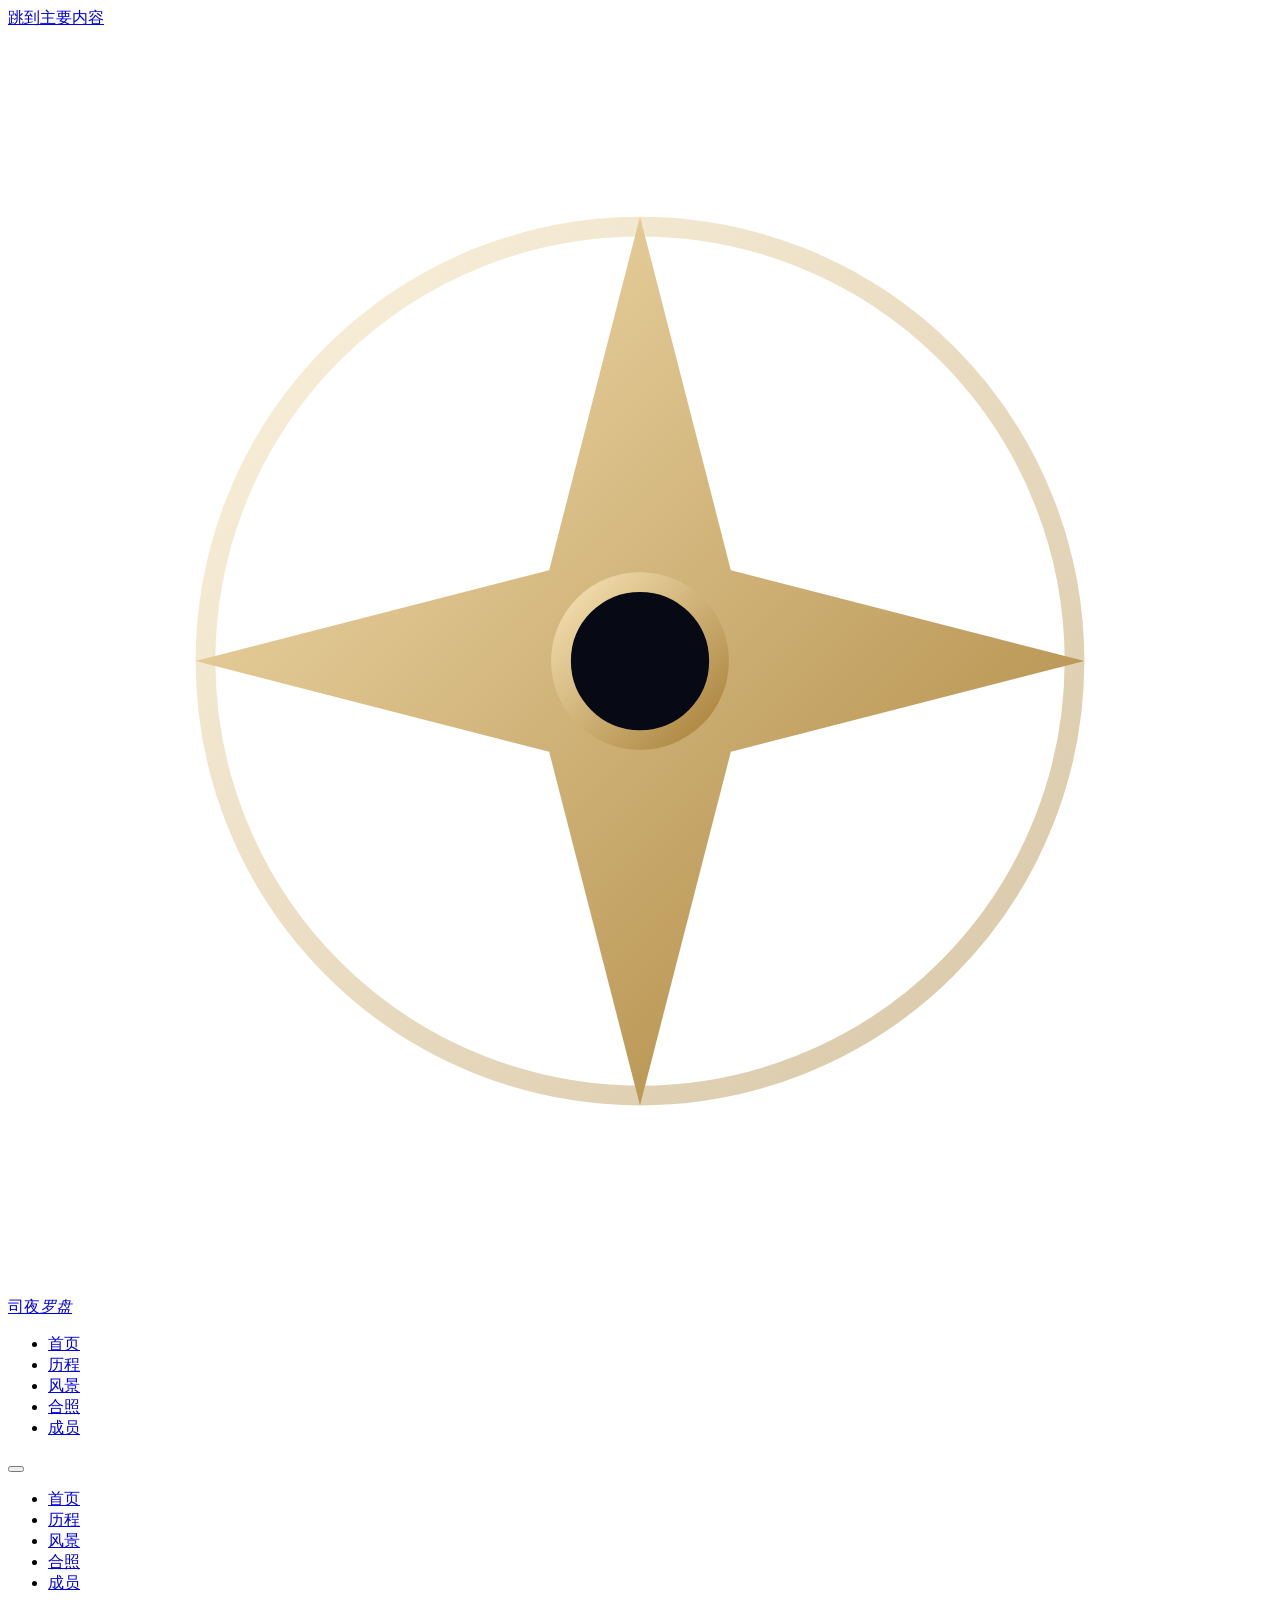
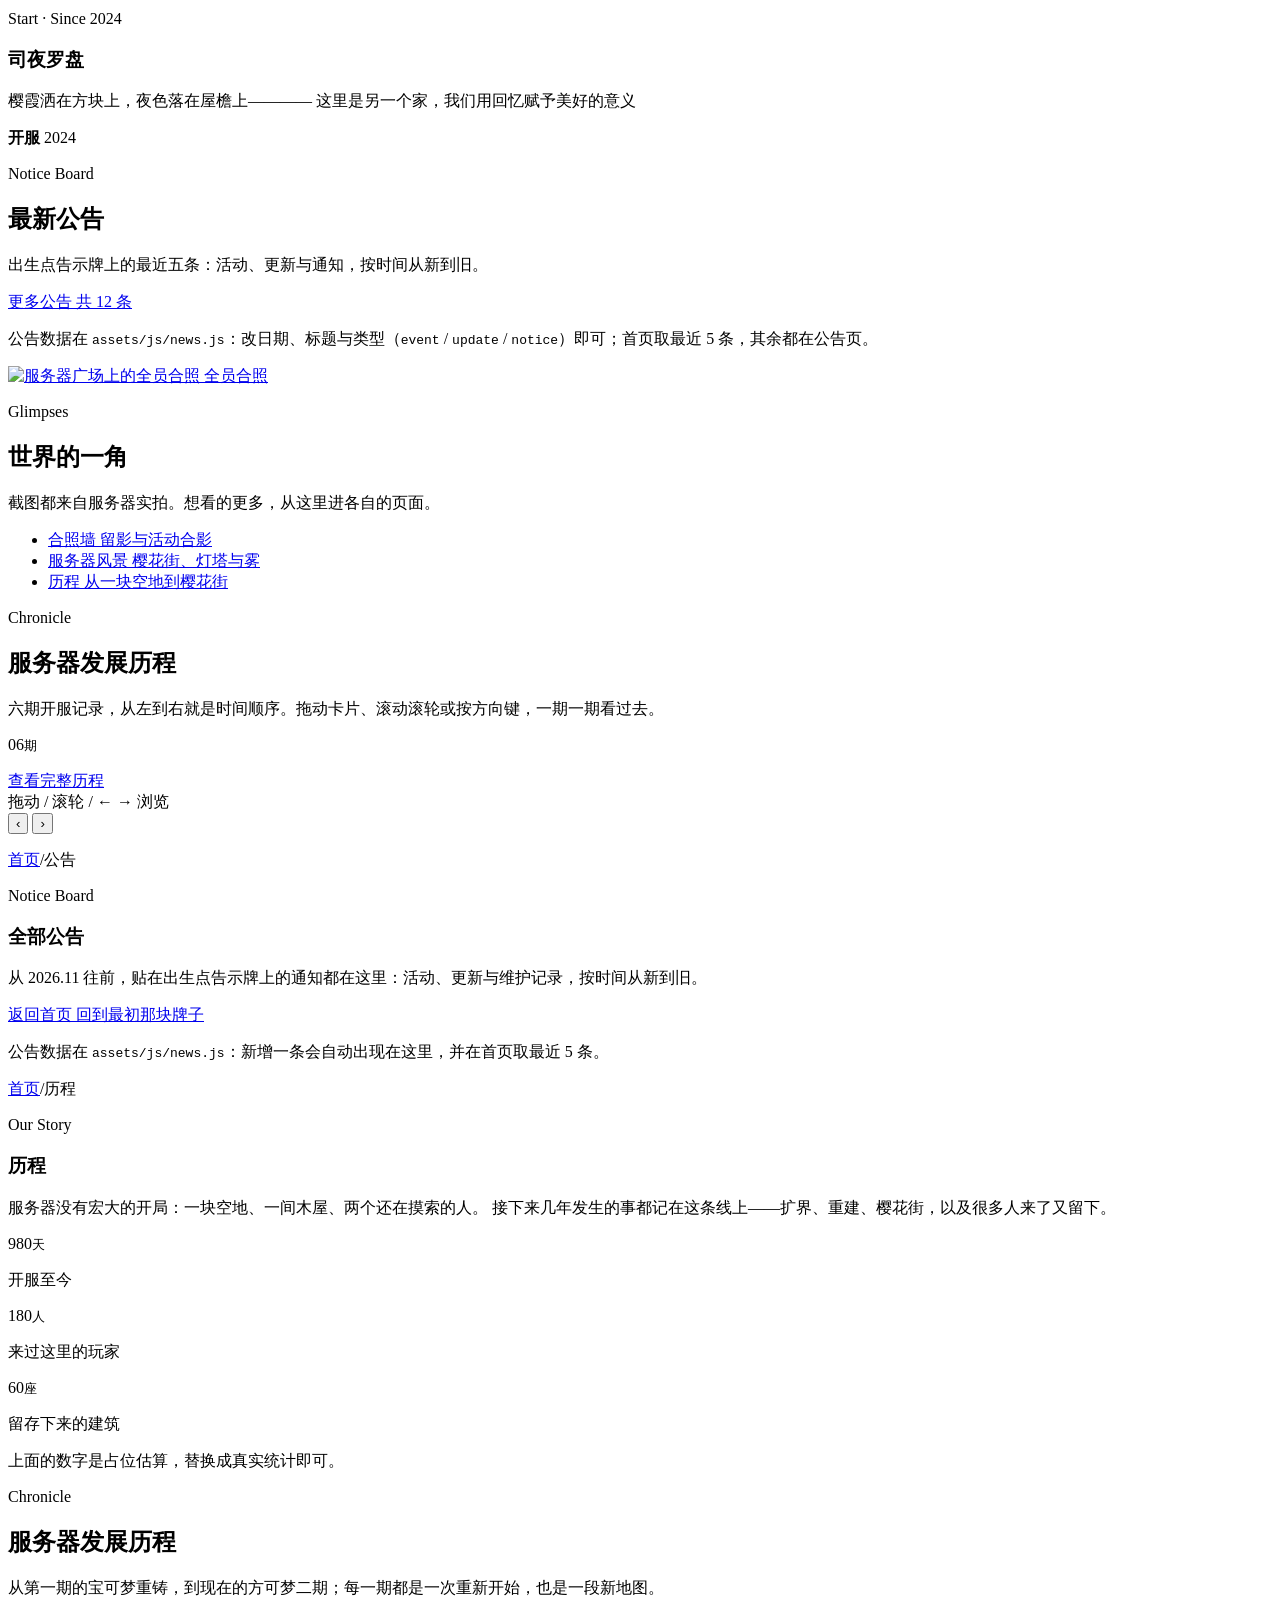
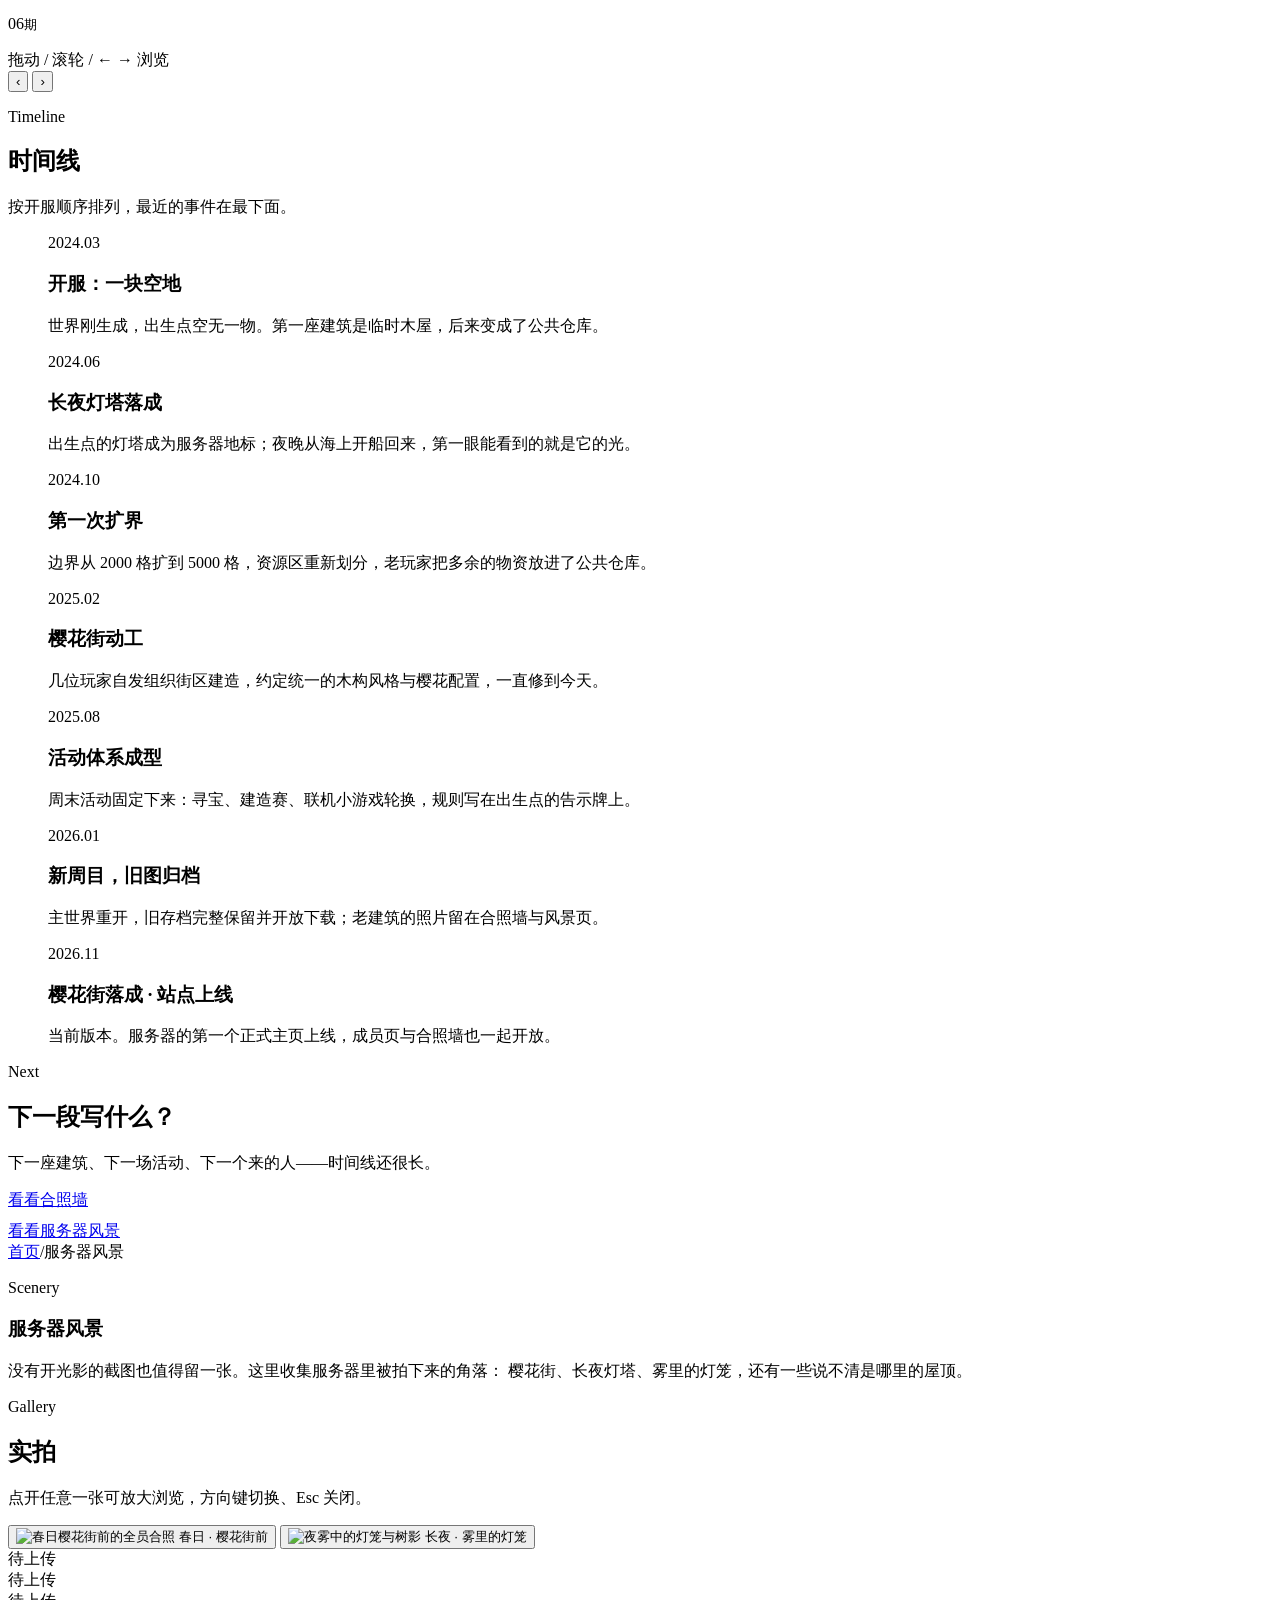
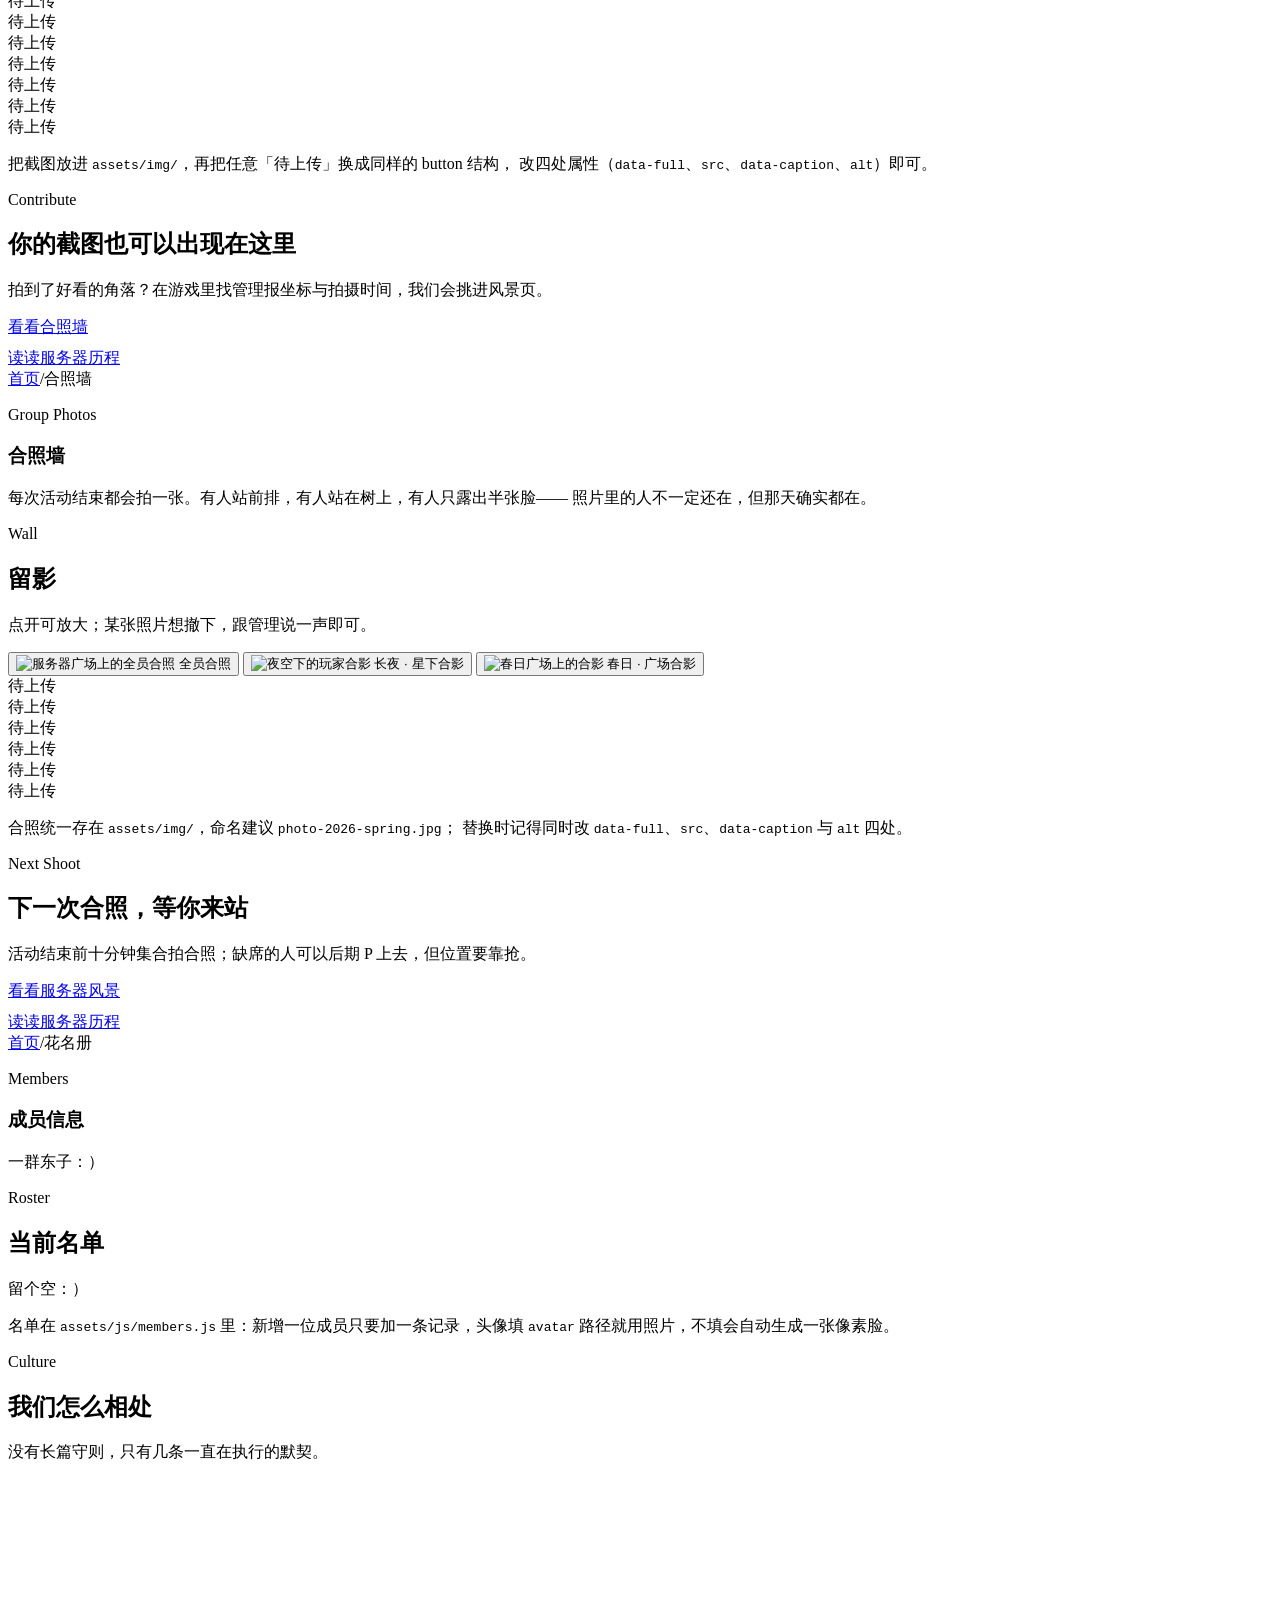
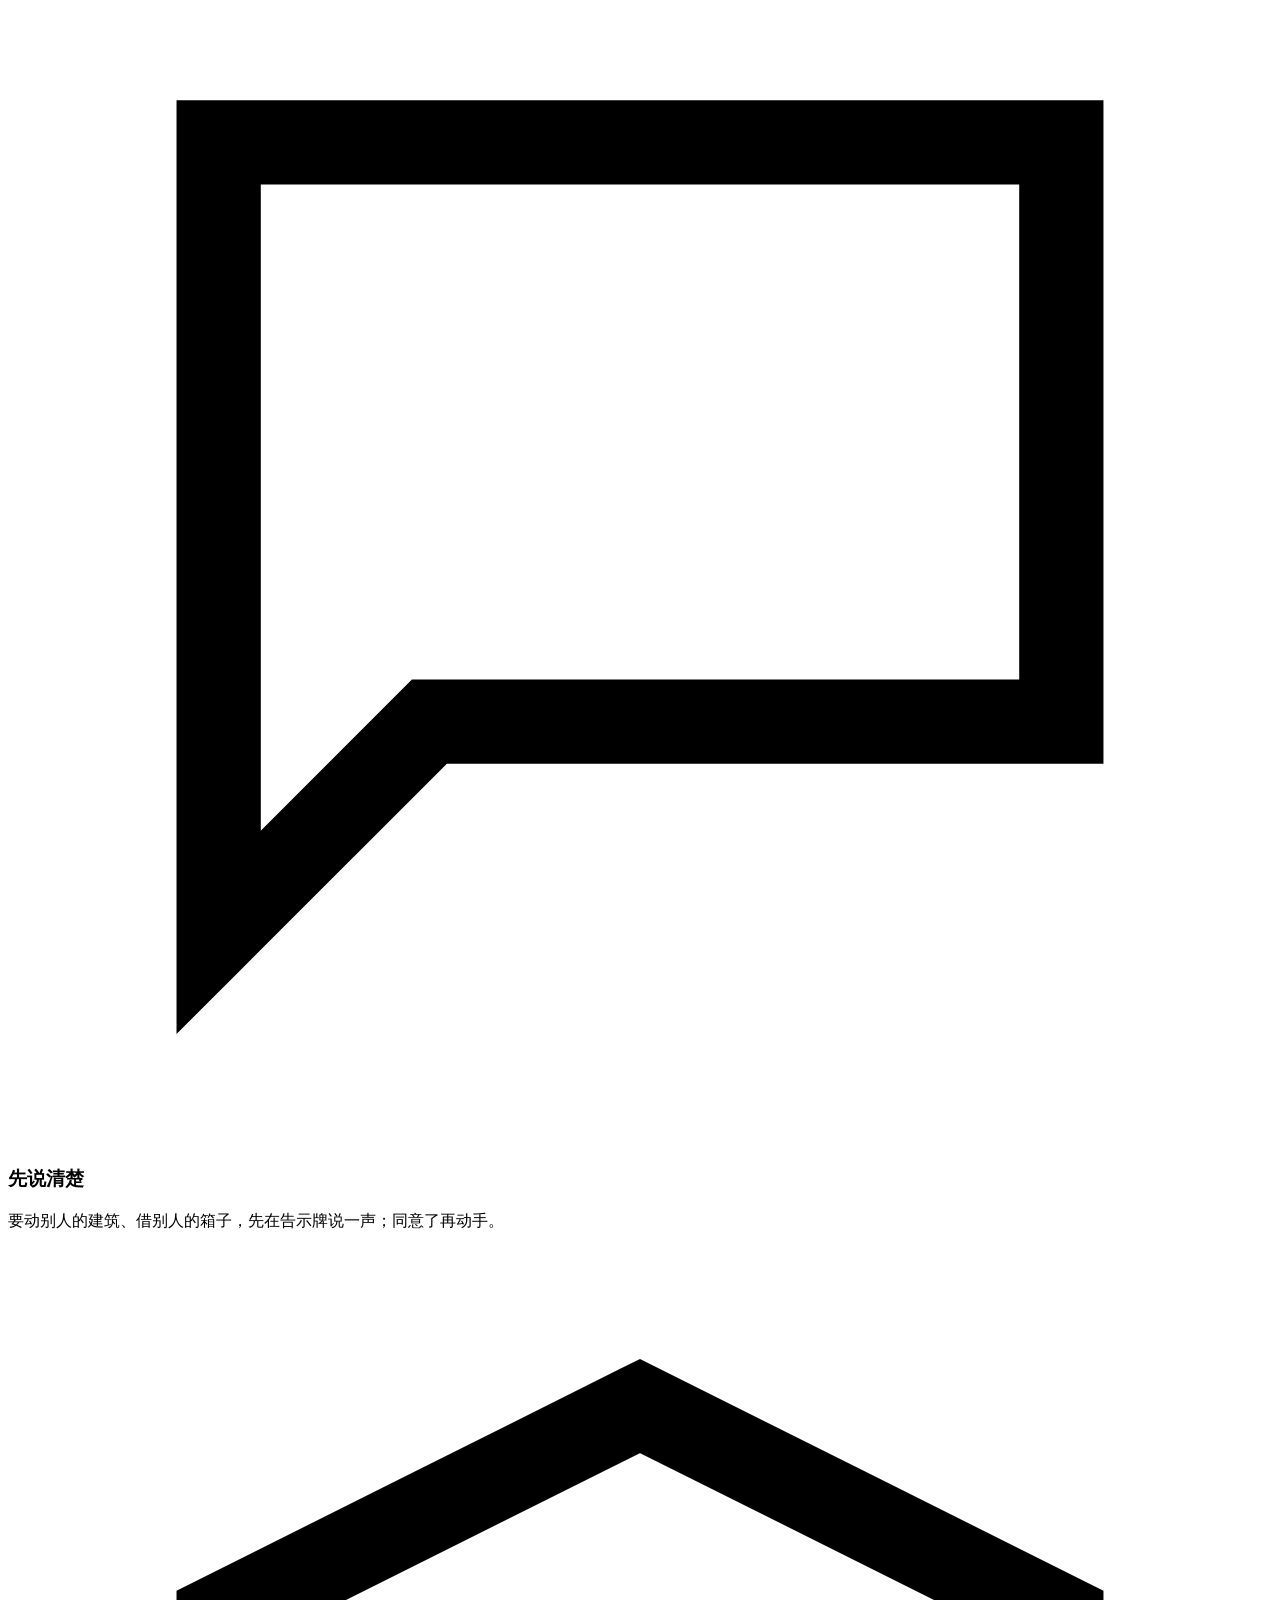
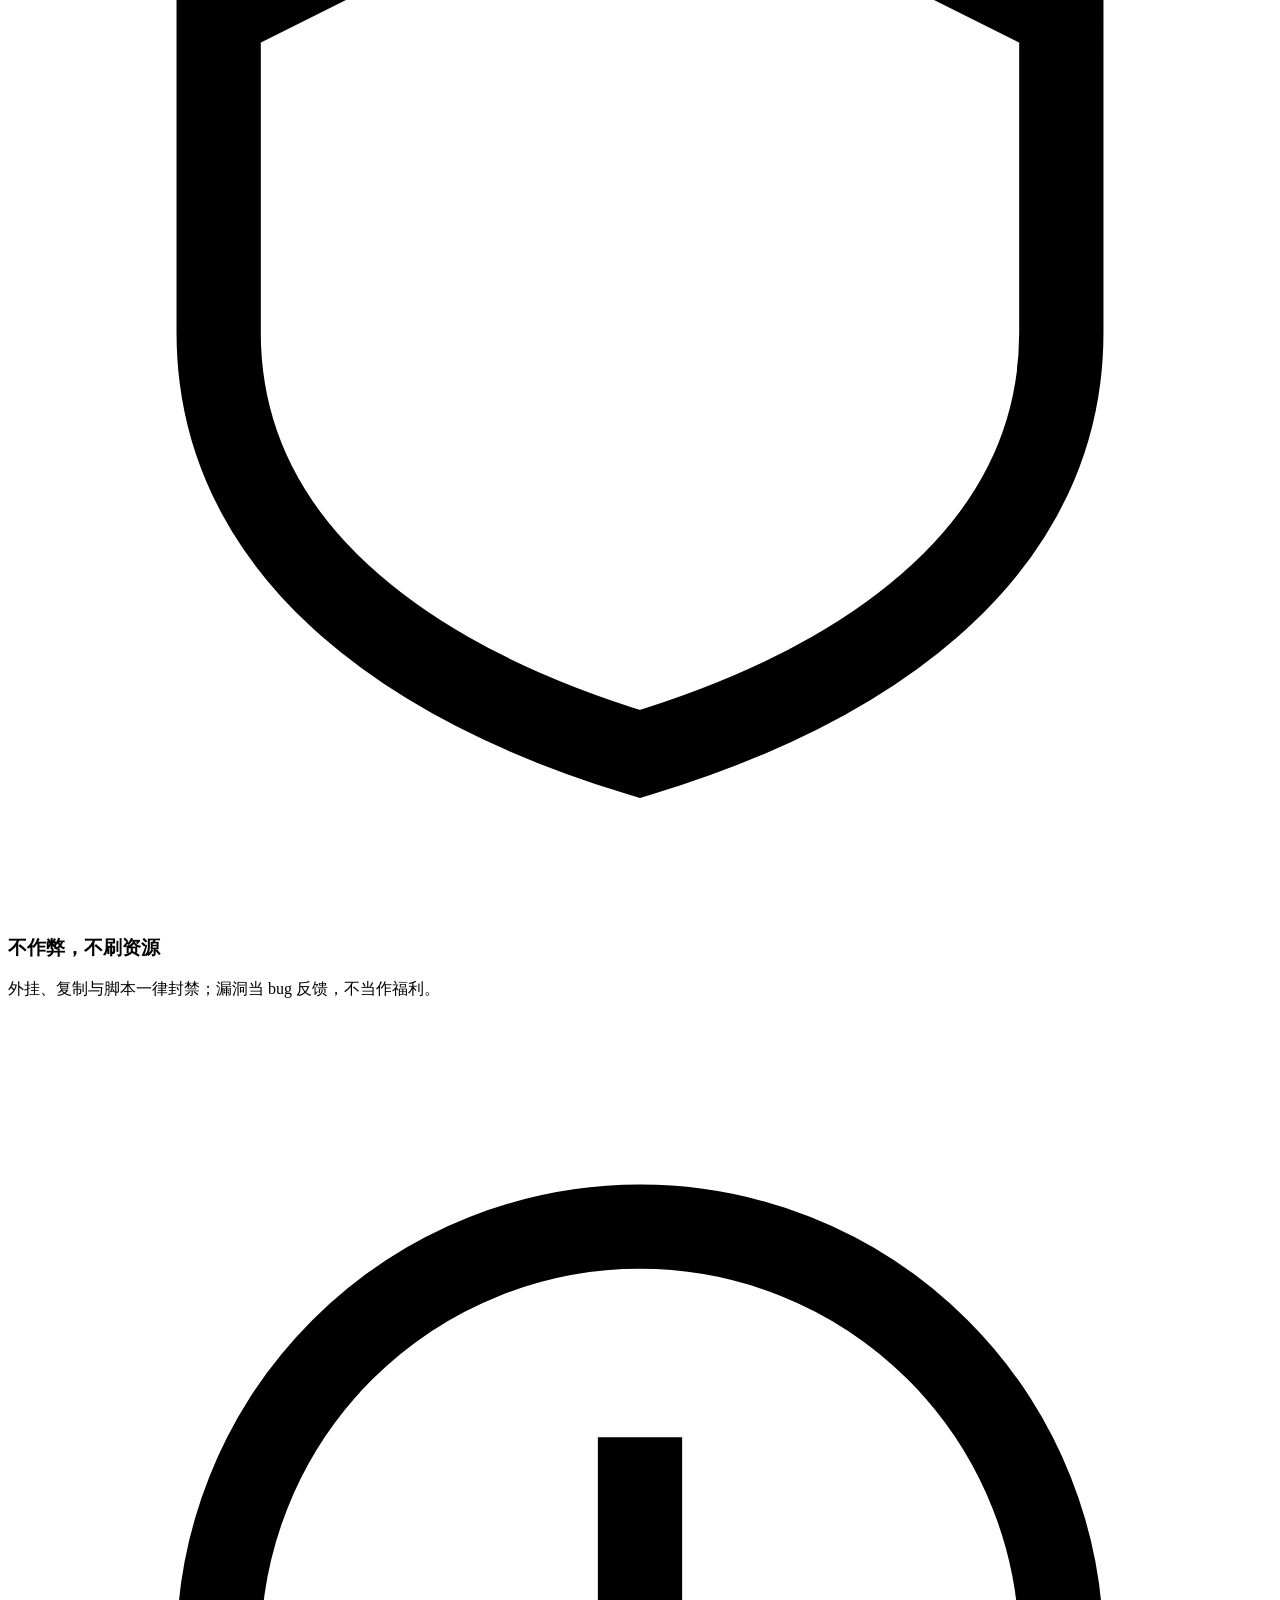
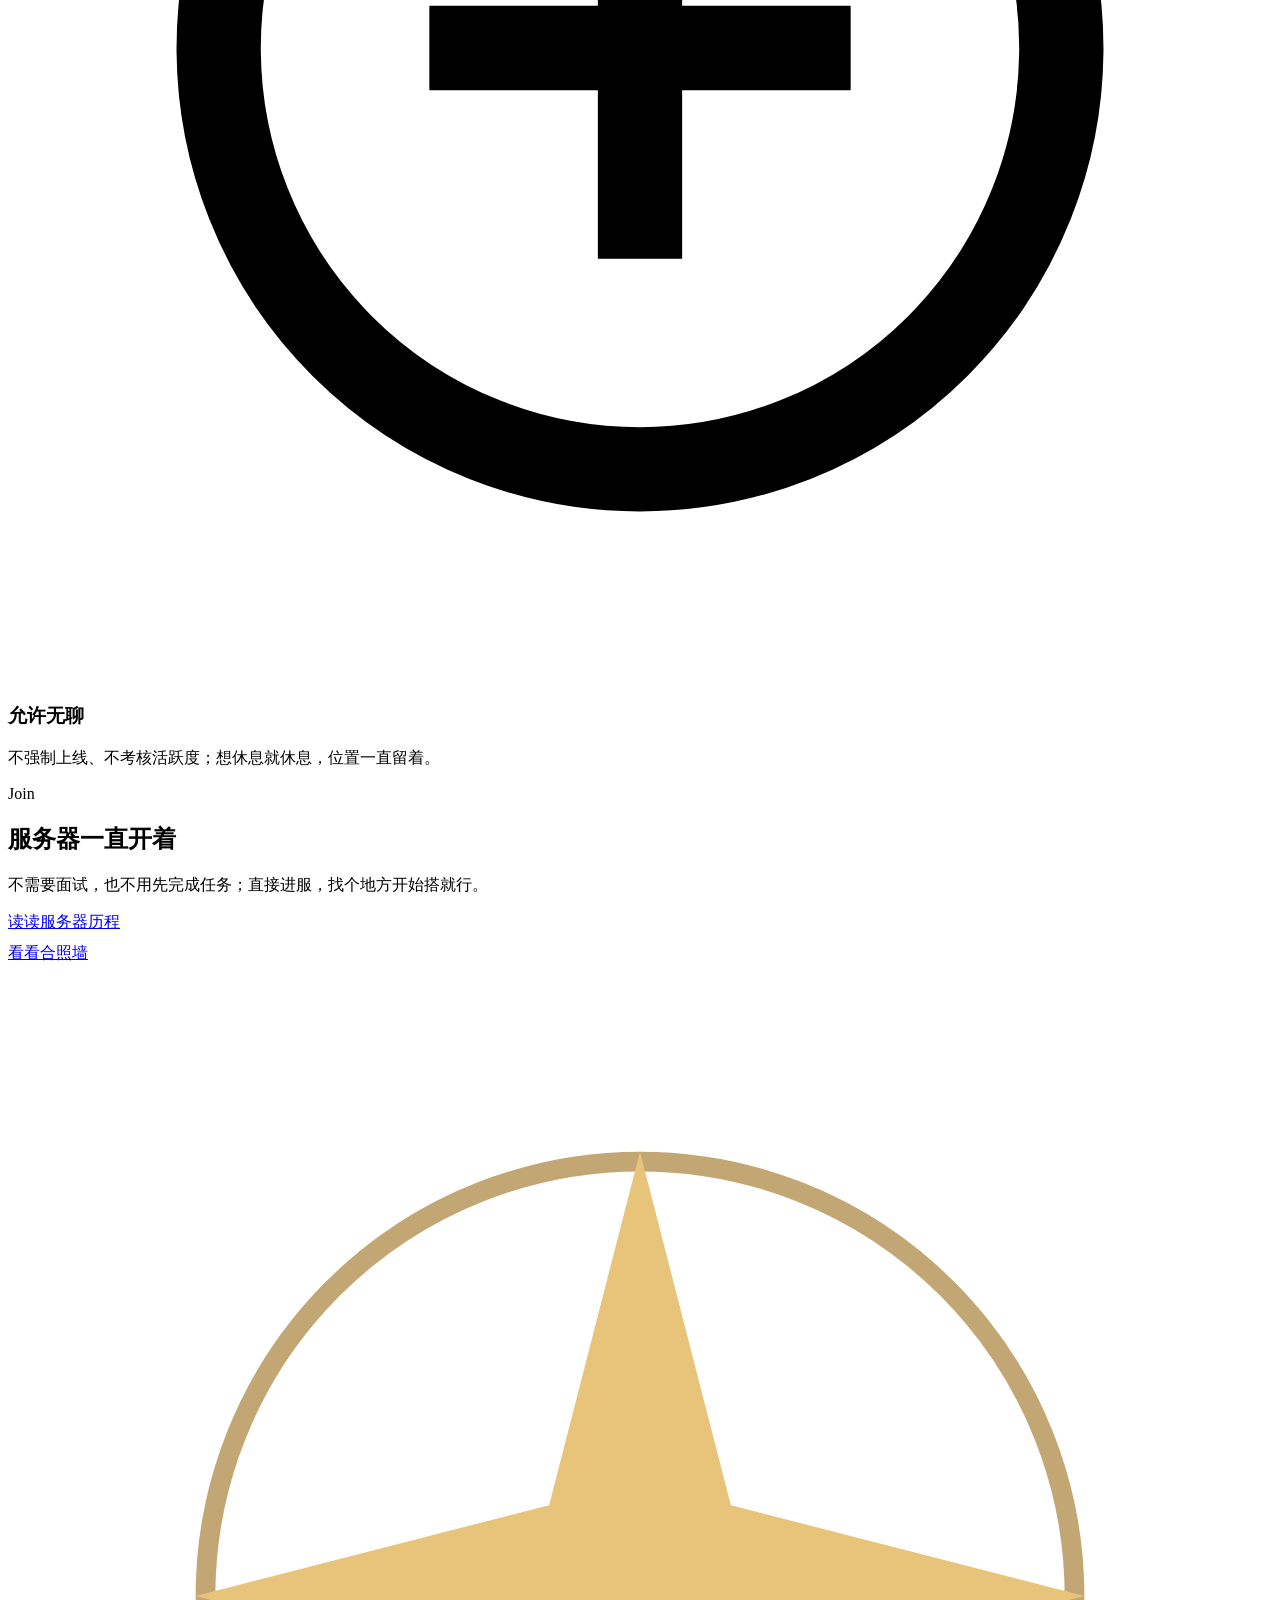
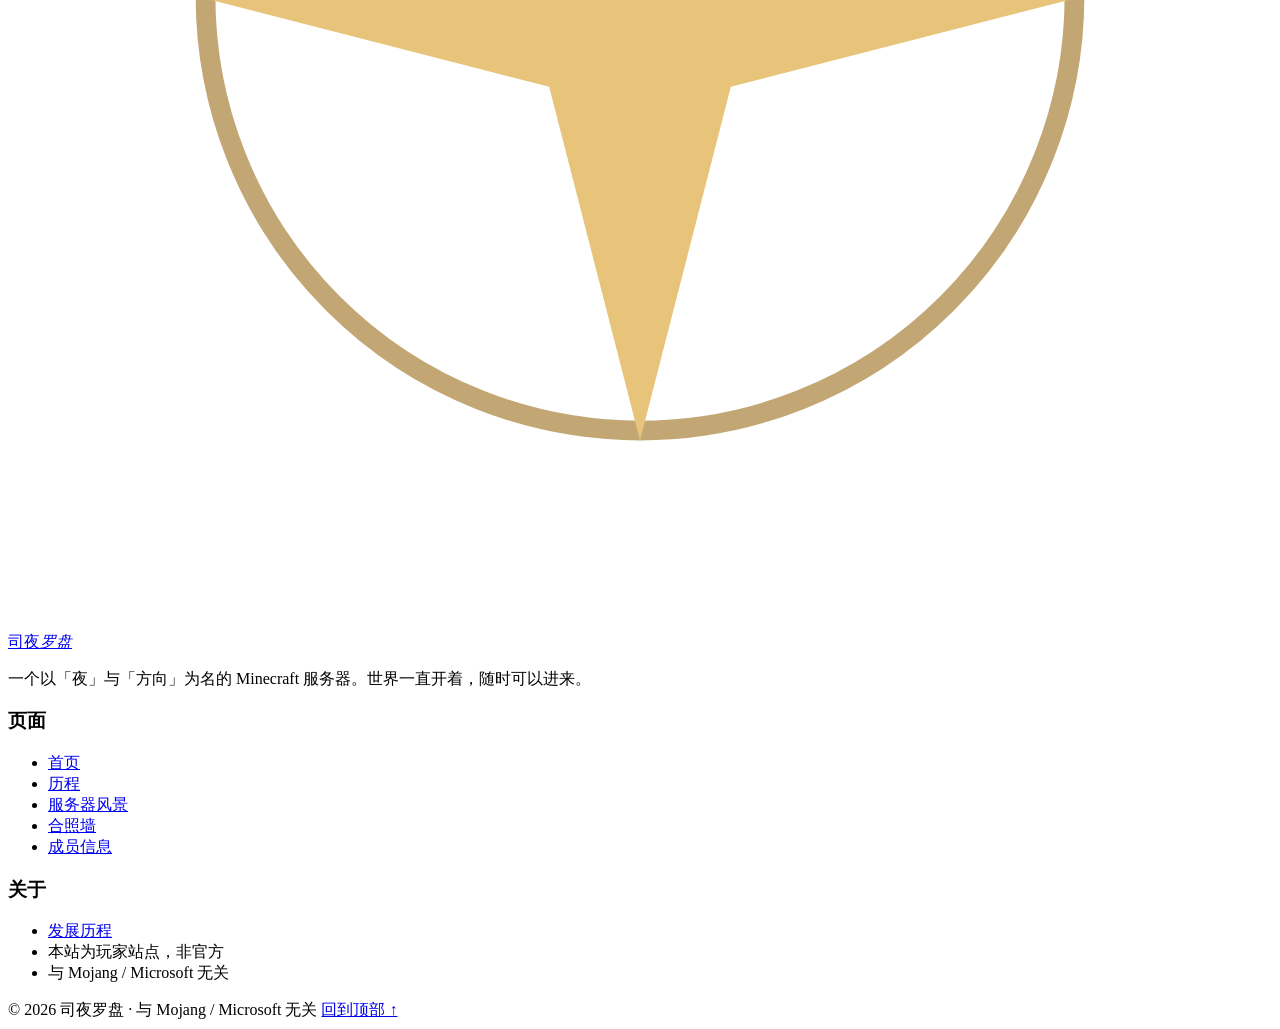
==== index.html @ 3f9498ff "第一次上传" ====
﻿<!doctype html>
<html lang="zh-CN" class="no-js">
<head>
  <meta charset="utf-8">
  <meta name="viewport" content="width=device-width, initial-scale=1">
  <title>司夜罗盘 · Minecraft 服务器</title>
  <meta name="description" content="司夜罗盘：一个以「夜」与「方向」为名的 Minecraft 服务器。看实时状态、玩法、历程、风景、合照与成员。">
  <meta name="theme-color" content="#070a14">
  <meta property="og:title" content="司夜罗盘 · Minecraft 服务器">
  <meta property="og:description" content="在樱花与长夜之间，总有人提着灯等你。">
  <meta property="og:image" content="/noctgovernor/assets/img/hero-01.jpg">
  <link rel="icon" href="/noctgovernor/favicon.svg" type="image/svg+xml">
  <link rel="stylesheet" href="/noctgovernor/assets/css/style.css">
  <script>document.documentElement.className = document.documentElement.className.replace('no-js', 'js');</script>
</head>
<body class="view-home">
  <div class="page-veil" aria-hidden="true"></div>
  <div class="scroll-progress" id="scroll-progress" aria-hidden="true"></div>

  <div class="bg bg--home" aria-hidden="true">
    <div class="hero-slides" data-slides>
      <div class="hero-slide is-active" style="background-image:url('/noctgovernor/assets/img/hero-home.jpg')"></div>
      <div class="hero-slide" style="background-image:url('/noctgovernor/assets/img/hero-01.jpg')"></div>
      <div class="hero-slide" style="background-image:url('/noctgovernor/assets/img/hero-02.jpg')"></div>
      <div class="hero-slide" style="background-image:url('/noctgovernor/assets/img/hero-03.jpg')"></div>
      <div class="hero-slide" style="background-image:url('/noctgovernor/assets/img/hero-04.jpg')"></div>
      <div class="hero-slide" style="background-image:url('/noctgovernor/assets/img/hero-05.jpg')"></div>
      <div class="hero-slide" style="background-image:url('/noctgovernor/assets/img/hero-06.jpg')"></div>
      <div class="hero-slide" style="background-image:url('/noctgovernor/assets/img/hero-07.jpg')"></div>
      <div class="hero-slide" style="background-image:url('/noctgovernor/assets/img/hero-08.jpg')"></div>
      <div class="hero-slide" style="background-image:url('/noctgovernor/assets/img/hero-09.jpg')"></div>
    </div>
    <div class="bg__veil"></div>
  </div>

  <div class="bg bg--inner" aria-hidden="true">
    <div class="bg__img" style="background-image:url('/noctgovernor/assets/img/bg-pages.jpg')"></div>
    <div class="bg__veil"></div>
  </div>

  <a class="skip-link" href="#main">跳到主要内容</a>

  <header class="site-header">
    <div class="container nav">
      <a class="nav__logo" href="#home" aria-label="司夜罗盘 首页">
        <svg viewBox="0 0 64 64" aria-hidden="true">
          <defs>
            <linearGradient id="logoGold" x1="0" y1="0" x2="1" y2="1">
              <stop offset="0" stop-color="#f6e2b4"/><stop offset="1" stop-color="#a8813a"/>
            </linearGradient>
          </defs>
          <circle cx="32" cy="32" r="22" fill="none" stroke="url(#logoGold)" stroke-opacity=".45"/>
          <path d="M32 9.5 36.6 27.4 54.5 32 36.6 36.6 32 54.5 27.4 36.6 9.5 32 27.4 27.4Z" fill="url(#logoGold)"/>
          <circle cx="32" cy="32" r="4" fill="#070a14" stroke="url(#logoGold)"/>
        </svg>
        <span>司夜<em>罗盘</em></span>
      </a>

      <nav aria-label="主导航">
        <ul class="nav__links">
          <li><a href="#home" data-nav="home" aria-current="page">首页</a></li>
          <li><a href="#history" data-nav="history">历程</a></li>
          <li><a href="#scenery" data-nav="scenery">风景</a></li>
          <li><a href="#photos" data-nav="photos">合照</a></li>
          <li><a href="#members" data-nav="members">成员</a></li>
        </ul>
      </nav>

      <button class="nav__toggle" type="button" aria-label="打开菜单" aria-expanded="false" aria-controls="nav-drawer">
        <span></span><span></span><span></span>
      </button>
    </div>

    <div class="nav__drawer" id="nav-drawer">
      <nav aria-label="移动端导航">
        <ul>
          <li><a href="#home" data-nav="home" aria-current="page">首页</a></li>
          <li><a href="#history" data-nav="history">历程</a></li>
          <li><a href="#scenery" data-nav="scenery">风景</a></li>
          <li><a href="#photos" data-nav="photos">合照</a></li>
          <li><a href="#members" data-nav="members">成员</a></li>
        </ul>
      </nav>
    </div>
  </header>

  <main id="main">
    <!-- ================= 首页 ================= -->
    <section class="page is-active" id="home" data-page="home">
      <section class="hero">
        <div class="container">
          <div class="hero__inner">
            <p class="eyebrow intro">Start · Since 2024</p>
            <h1 class="hero__title intro">司夜<span class="accent">罗盘</span></h1>
            <p class="hero__lead intro">
              樱霞洒在方块上，夜色落在屋檐上————
              这里是另一个家，我们用回忆赋予美好的意义                
            </p>
            <p class="hero__meta intro">
              <span><b>开服</b> 2024</span>
            </p>
          </div>

          <div class="tap-hint-wrap">
            <button class="tap-hint" id="tap-hint" type="button" hidden>轻触屏幕以继续</button>
          </div>
        </div>
      </section>

      <div class="gate" id="gate">

                        <section class="section" id="news">
          <div class="container">
            <div class="section-head">
              <p class="eyebrow">Notice Board</p>
              <h2 class="section-title">最新公告</h2>
              <p class="lead">出生点告示牌上的最近五条：活动、更新与通知，按时间从新到旧。</p>
            </div>

            <div class="signs" data-news="5"></div>

            <div class="more-row">
              <a class="more-sign" href="#news-all">
                <span class="more-sign__label">更多公告</span>
                <span class="more-sign__hint" data-news-count>共 12 条</span>
              </a>
            </div>

            <p class="note">
              公告数据在 <code>assets/js/news.js</code>：改日期、标题与类型（<code>event</code> / <code>update</code> / <code>notice</code>）即可；首页取最近 5 条，其余都在公告页。
            </p>
          </div>
        </section>

        <section class="section section--tight" id="glimpse">
          <div class="container">
            <div class="feature">
              <a class="feature__media" href="#photos" aria-label="查看合照墙">
                <img src="/noctgovernor/assets/img/hero-01.jpg" alt="服务器广场上的全员合照" loading="lazy">
                <span class="feature__badge">全员合照</span>
              </a>
              <div class="feature__body">
                <p class="eyebrow">Glimpses</p>
                <h2 class="section-title">世界的一角</h2>
                <p class="lead">截图都来自服务器实拍。想看的更多，从这里进各自的页面。</p>
                <ul class="feature__links">
                  <li><a href="#photos">合照墙 <span>留影与活动合影</span></a></li>
                  <li><a href="#scenery">服务器风景 <span>樱花街、灯塔与雾</span></a></li>
                  <li><a href="#history">历程 <span>从一块空地到樱花街</span></a></li>
                </ul>
              </div>
            </div>
          </div>
        </section>

        <section class="section" id="eras">
          <div class="container">
            <div class="eras-head">
              <div class="section-head">
                <p class="eyebrow">Chronicle</p>
                <h2 class="section-title">服务器发展历程</h2>
                <p class="lead">六期开服记录，从左到右就是时间顺序。拖动卡片、滚动滚轮或按方向键，一期一期看过去。</p>
              </div>
              <div class="eras-head__side">
                <p class="eras-count">06<small>期</small></p>
                <a class="link-more" href="#history">查看完整历程</a>
              </div>
            </div>

            <div class="ruler">
              <div class="ruler__bar">
                <span class="ruler__hint">拖动 / 滚轮 / ← → 浏览</span>
                <div class="ruler__controls">
                  <button class="ruler__btn" type="button" data-era-prev aria-label="上一期">‹</button>
                  <button class="ruler__btn" type="button" data-era-next aria-label="下一期">›</button>
                </div>
              </div>
              <div class="ruler__viewport" data-era-viewport tabindex="0" role="region" aria-label="服务器发展历程">
                <ol class="ruler__track" data-era-track></ol>
              </div>
            </div>
            <noscript><p class="note">发展历程需要启用 JavaScript 才能横向浏览。</p></noscript>
          </div>
        </section>
      </div>
    </section>

    <!-- ================= 全部公告 ================= -->
    <section class="page" id="news-all" data-page="news-all">
      <section class="page-head">
        <div class="container">
          <nav class="crumbs intro" aria-label="面包屑">
            <a href="#home">首页</a><span aria-hidden="true">/</span><span>公告</span>
          </nav>
          <p class="eyebrow intro">Notice Board</p>
          <h1 class="page-head__title intro">全部公告</h1>
          <p class="page-head__lead intro">
            从 2026.11 往前，贴在出生点告示牌上的通知都在这里：活动、更新与维护记录，按时间从新到旧。
          </p>
        </div>
      </section>

      <section class="section">
        <div class="container">
          <div class="signs" data-news="all"></div>

          <div class="more-row">
            <a class="more-sign" href="#home">
              <span class="more-sign__label">返回首页</span>
              <span class="more-sign__hint">回到最初那块牌子</span>
            </a>
          </div>

          <p class="note">
            公告数据在 <code>assets/js/news.js</code>：新增一条会自动出现在这里，并在首页取最近 5 条。
          </p>
        </div>
      </section>
    </section>
    <!-- ================= 历程 ================= -->
    <section class="page" id="history" data-page="history">
      <section class="page-head">
        <div class="container">
          <nav class="crumbs intro" aria-label="面包屑">
            <a href="#home">首页</a><span aria-hidden="true">/</span><span>历程</span>
          </nav>
          <p class="eyebrow intro">Our Story</p>
          <h1 class="page-head__title intro">历程</h1>
          <p class="page-head__lead intro">
            服务器没有宏大的开局：一块空地、一间木屋、两个还在摸索的人。
            接下来几年发生的事都记在这条线上——扩界、重建、樱花街，以及很多人来了又留下。
          </p>
        </div>
      </section>

      <section class="section section--tight">
        <div class="container">
          <div class="stats">
            <div class="stat reveal">
              <p class="stat__num">980<small>天</small></p>
              <p class="stat__label">开服至今</p>
            </div>
            <div class="stat reveal" data-delay="1">
              <p class="stat__num">180<small>人</small></p>
              <p class="stat__label">来过这里的玩家</p>
            </div>
            <div class="stat reveal" data-delay="2">
              <p class="stat__num">60<small>座</small></p>
              <p class="stat__label">留存下来的建筑</p>
            </div>
          </div>
          <p class="note">上面的数字是占位估算，替换成真实统计即可。</p>
        </div>
      </section>
      <section class="section" id="eras-history">
        <div class="container">
          <div class="eras-head">
            <div class="section-head">
              <p class="eyebrow">Chronicle</p>
              <h2 class="section-title">服务器发展历程</h2>
              <p class="lead">从第一期的宝可梦重铸，到现在的方可梦二期；每一期都是一次重新开始，也是一段新地图。</p>
            </div>
            <div class="eras-head__side">
              <p class="eras-count">06<small>期</small></p>
            </div>
          </div>

          <div class="ruler">
            <div class="ruler__bar">
              <span class="ruler__hint">拖动 / 滚轮 / ← → 浏览</span>
              <div class="ruler__controls">
                <button class="ruler__btn" type="button" data-era-prev aria-label="上一期">‹</button>
                <button class="ruler__btn" type="button" data-era-next aria-label="下一期">›</button>
              </div>
            </div>
            <div class="ruler__viewport" data-era-viewport tabindex="0" role="region" aria-label="服务器发展历程">
              <ol class="ruler__track" data-era-track></ol>
            </div>
          </div>
        </div>
      </section>

      <section class="section">
        <div class="container">
          <div class="section-head">
            <p class="eyebrow">Timeline</p>
            <h2 class="section-title">时间线</h2>
            <p class="lead">按开服顺序排列，最近的事件在最下面。</p>
          </div>

          <!-- TODO(content): 按真实事件替换日期与描述 -->
          <ol class="timeline" style="list-style:none">
            <li class="tl reveal">
              <p class="tl__date">2024.03</p>
              <h3 class="tl__title">开服：一块空地</h3>
              <p class="tl__text">世界刚生成，出生点空无一物。第一座建筑是临时木屋，后来变成了公共仓库。</p>
            </li>
            <li class="tl reveal">
              <p class="tl__date">2024.06</p>
              <h3 class="tl__title">长夜灯塔落成</h3>
              <p class="tl__text">出生点的灯塔成为服务器地标；夜晚从海上开船回来，第一眼能看到的就是它的光。</p>
            </li>
            <li class="tl reveal">
              <p class="tl__date">2024.10</p>
              <h3 class="tl__title">第一次扩界</h3>
              <p class="tl__text">边界从 2000 格扩到 5000 格，资源区重新划分，老玩家把多余的物资放进了公共仓库。</p>
            </li>
            <li class="tl reveal">
              <p class="tl__date">2025.02</p>
              <h3 class="tl__title">樱花街动工</h3>
              <p class="tl__text">几位玩家自发组织街区建造，约定统一的木构风格与樱花配置，一直修到今天。</p>
            </li>
            <li class="tl reveal">
              <p class="tl__date">2025.08</p>
              <h3 class="tl__title">活动体系成型</h3>
              <p class="tl__text">周末活动固定下来：寻宝、建造赛、联机小游戏轮换，规则写在出生点的告示牌上。</p>
            </li>
            <li class="tl reveal">
              <p class="tl__date">2026.01</p>
              <h3 class="tl__title">新周目，旧图归档</h3>
              <p class="tl__text">主世界重开，旧存档完整保留并开放下载；老建筑的照片留在合照墙与风景页。</p>
            </li>
            <li class="tl reveal">
              <p class="tl__date">2026.11</p>
              <h3 class="tl__title">樱花街落成 · 站点上线</h3>
              <p class="tl__text">当前版本。服务器的第一个正式主页上线，成员页与合照墙也一起开放。</p>
            </li>
          </ol>
        </div>
      </section>

      <section class="section section--tight">
        <div class="container">
          <div class="community reveal">
            <div>
              <p class="eyebrow">Next</p>
              <h2 class="section-title">下一段写什么？</h2>
              <p class="lead">下一座建筑、下一场活动、下一个来的人——时间线还很长。</p>
            </div>
            <div style="display:grid;gap:10px;justify-items:start">
              <a class="btn btn--ghost" href="#photos">看看合照墙</a>
              <a class="btn btn--ghost" href="#scenery">看看服务器风景</a>
            </div>
          </div>
        </div>
      </section>
    </section>

    <!-- ================= 风景 ================= -->
    <section class="page" id="scenery" data-page="scenery">
      <section class="page-head">
        <div class="container">
          <nav class="crumbs intro" aria-label="面包屑">
            <a href="#home">首页</a><span aria-hidden="true">/</span><span>服务器风景</span>
          </nav>
          <p class="eyebrow intro">Scenery</p>
          <h1 class="page-head__title intro">服务器风景</h1>
          <p class="page-head__lead intro">
            没有开光影的截图也值得留一张。这里收集服务器里被拍下来的角落：
            樱花街、长夜灯塔、雾里的灯笼，还有一些说不清是哪里的屋顶。
          </p>
        </div>
      </section>

      <section class="section">
        <div class="container">
          <div class="section-head">
            <p class="eyebrow">Gallery</p>
            <h2 class="section-title">实拍</h2>
            <p class="lead">点开任意一张可放大浏览，方向键切换、Esc 关闭。</p>
          </div>

          <div class="gallery">
            <button class="tile" type="button" data-lightbox data-caption="春日 · 樱花街前的全员合照" data-full="/noctgovernor/assets/img/hero-home.jpg" aria-label="放大查看：春日樱花街前的合照">
              <img src="/noctgovernor/assets/img/hero-home.jpg" alt="春日樱花街前的全员合照" loading="lazy">
              <span class="tile__caption">春日 · 樱花街前</span>
            </button>

            <button class="tile" type="button" data-lightbox data-caption="长夜 · 雾里的灯笼" data-full="/noctgovernor/assets/img/bg-pages.jpg" aria-label="放大查看：长夜雾里的灯笼">
              <img src="/noctgovernor/assets/img/bg-pages.jpg" alt="夜雾中的灯笼与树影" loading="lazy">
              <span class="tile__caption">长夜 · 雾里的灯笼</span>
            </button>

            <div class="tile tile--empty">待上传</div>
            <div class="tile tile--empty">待上传</div>
            <div class="tile tile--empty">待上传</div>
            <div class="tile tile--empty">待上传</div>
            <div class="tile tile--empty">待上传</div>
            <div class="tile tile--empty">待上传</div>
            <div class="tile tile--empty">待上传</div>
            <div class="tile tile--empty">待上传</div>
            <div class="tile tile--empty">待上传</div>
          </div>

          <p class="note">
            把截图放进 <code>assets/img/</code>，再把任意「待上传」换成同样的 button 结构，
            改四处属性（<code>data-full</code>、<code>src</code>、<code>data-caption</code>、<code>alt</code>）即可。
          </p>
        </div>
      </section>

      <section class="section section--tight">
        <div class="container">
          <div class="community reveal">
            <div>
              <p class="eyebrow">Contribute</p>
              <h2 class="section-title">你的截图也可以出现在这里</h2>
              <p class="lead">拍到了好看的角落？在游戏里找管理报坐标与拍摄时间，我们会挑进风景页。</p>
            </div>
            <div style="display:grid;gap:10px;justify-items:start">
              <a class="btn btn--ghost" href="#photos">看看合照墙</a>
              <a class="btn btn--ghost" href="#history">读读服务器历程</a>
            </div>
          </div>
        </div>
      </section>
    </section>

    <!-- ================= 合照墙 ================= -->
    <section class="page" id="photos" data-page="photos">
      <section class="page-head">
        <div class="container">
          <nav class="crumbs intro" aria-label="面包屑">
            <a href="#home">首页</a><span aria-hidden="true">/</span><span>合照墙</span>
          </nav>
          <p class="eyebrow intro">Group Photos</p>
          <h1 class="page-head__title intro">合照墙</h1>
          <p class="page-head__lead intro">
            每次活动结束都会拍一张。有人站前排，有人站在树上，有人只露出半张脸——
            照片里的人不一定还在，但那天确实都在。
          </p>
        </div>
      </section>

      <section class="section">
        <div class="container">
          <div class="section-head">
            <p class="eyebrow">Wall</p>
            <h2 class="section-title">留影</h2>
            <p class="lead">点开可放大；某张照片想撤下，跟管理说一声即可。</p>
          </div>

          <div class="gallery">
            <button class="tile" type="button" data-lightbox data-caption="全员合照" data-full="/noctgovernor/assets/img/hero-01.jpg" aria-label="放大查看：全员合照">
              <img src="/noctgovernor/assets/img/hero-01.jpg" alt="服务器广场上的全员合照" loading="lazy">
              <span class="tile__caption">全员合照</span>
            </button>

            <button class="tile" type="button" data-lightbox data-caption="长夜 · 星下合影" data-full="/noctgovernor/assets/img/hero-02.jpg" aria-label="放大查看：长夜星下合影">
              <img src="/noctgovernor/assets/img/hero-02.jpg" alt="夜空下的玩家合影" loading="lazy">
              <span class="tile__caption">长夜 · 星下合影</span>
            </button>

            <button class="tile" type="button" data-lightbox data-caption="春日 · 广场合影" data-full="/noctgovernor/assets/img/hero-03.jpg" aria-label="放大查看：春日广场合影">
              <img src="/noctgovernor/assets/img/hero-03.jpg" alt="春日广场上的合影" loading="lazy">
              <span class="tile__caption">春日 · 广场合影</span>
            </button>

            <div class="tile tile--empty">待上传</div>
            <div class="tile tile--empty">待上传</div>
            <div class="tile tile--empty">待上传</div>
            <div class="tile tile--empty">待上传</div>
            <div class="tile tile--empty">待上传</div>
            <div class="tile tile--empty">待上传</div>
          </div>

          <p class="note">
            合照统一存在 <code>assets/img/</code>，命名建议 <code>photo-2026-spring.jpg</code>；
            替换时记得同时改 <code>data-full</code>、<code>src</code>、<code>data-caption</code> 与 <code>alt</code> 四处。
          </p>
        </div>
      </section>

      <section class="section section--tight">
        <div class="container">
          <div class="community reveal">
            <div>
              <p class="eyebrow">Next Shoot</p>
              <h2 class="section-title">下一次合照，等你来站</h2>
              <p class="lead">活动结束前十分钟集合拍合照；缺席的人可以后期 P 上去，但位置要靠抢。</p>
            </div>
            <div style="display:grid;gap:10px;justify-items:start">
              <a class="btn btn--ghost" href="#scenery">看看服务器风景</a>
              <a class="btn btn--ghost" href="#history">读读服务器历程</a>
            </div>
          </div>
        </div>
      </section>
    </section>

    <!-- ================= 成员 ================= -->
    <section class="page" id="members" data-page="members">
      <section class="page-head">
        <div class="container">
          <nav class="crumbs intro" aria-label="面包屑">
            <a href="#home">首页</a><span aria-hidden="true">/</span><span>花名册</span>
          </nav>
          <p class="eyebrow intro">Members</p>
          <h1 class="page-head__title intro">成员信息</h1>
          <p class="page-head__lead intro">
            一群东子：）
          </p>
        </div>
      </section>

      <section class="section">
        <div class="container">
          <div class="section-head">
            <p class="eyebrow">Roster</p>
            <h2 class="section-title">当前名单</h2>
            <p class="lead">留个空：）</p>
          </div>

          <!-- TODO(content): 把昵称、加入时间与一句话介绍替换成真实信息 -->
          <div class="members" data-members></div>

          <p class="note">
            名单在 <code>assets/js/members.js</code> 里：新增一位成员只要加一条记录，头像填 <code>avatar</code> 路径就用照片，不填会自动生成一张像素脸。
          </p>
        </div>
      </section>

      <section class="section" id="culture">
        <div class="container">
          <div class="section-head">
            <p class="eyebrow">Culture</p>
            <h2 class="section-title">我们怎么相处</h2>
            <p class="lead">没有长篇守则，只有几条一直在执行的默契。</p>
          </div>

          <div class="grid grid--3">
            <article class="card reveal">
              <span class="card__icon" aria-hidden="true">
                <svg viewBox="0 0 24 24" fill="none" stroke="currentColor" stroke-width="1.6"><path d="M4 5h16v11H8l-4 4z"/></svg>
              </span>
              <h3 class="card__title">先说清楚</h3>
              <p class="card__text">要动别人的建筑、借别人的箱子，先在告示牌说一声；同意了再动手。</p>
            </article>

            <article class="card reveal" data-delay="1">
              <span class="card__icon" aria-hidden="true">
                <svg viewBox="0 0 24 24" fill="none" stroke="currentColor" stroke-width="1.6"><path d="M12 3 4 7v6c0 4 3.4 6.6 8 8 4.6-1.4 8-4 8-8V7z"/></svg>
              </span>
              <h3 class="card__title">不作弊，不刷资源</h3>
              <p class="card__text">外挂、复制与脚本一律封禁；漏洞当 bug 反馈，不当作福利。</p>
            </article>

            <article class="card reveal" data-delay="2">
              <span class="card__icon" aria-hidden="true">
                <svg viewBox="0 0 24 24" fill="none" stroke="currentColor" stroke-width="1.6"><circle cx="12" cy="12" r="8"/><path d="M8 12h8M12 8v8"/></svg>
              </span>
              <h3 class="card__title">允许无聊</h3>
              <p class="card__text">不强制上线、不考核活跃度；想休息就休息，位置一直留着。</p>
            </article>
          </div>
        </div>
      </section>

      <section class="section section--tight">
        <div class="container">
          <div class="community reveal">
            <div>
              <p class="eyebrow">Join</p>
              <h2 class="section-title">服务器一直开着</h2>
              <p class="lead">不需要面试，也不用先完成任务；直接进服，找个地方开始搭就行。</p>
            </div>
            <div style="display:grid;gap:10px;justify-items:start">
              <a class="btn btn--ghost" href="#history">读读服务器历程</a>
              <a class="btn btn--ghost" href="#photos">看看合照墙</a>
            </div>
          </div>
        </div>
      </section>
    </section>
  </main>

  <footer class="site-footer">
    <div class="container">
      <div class="footer__grid">
        <div class="footer__brand">
          <a class="nav__logo" href="#home">
            <svg viewBox="0 0 64 64" aria-hidden="true">
              <circle cx="32" cy="32" r="22" fill="none" stroke="#a8813a" stroke-opacity=".7"/>
              <path d="M32 9.5 36.6 27.4 54.5 32 36.6 36.6 32 54.5 27.4 36.6 9.5 32 27.4 27.4Z" fill="#e8c47a"/>
            </svg>
            <span>司夜<em>罗盘</em></span>
          </a>
          <p>一个以「夜」与「方向」为名的 Minecraft 服务器。世界一直开着，随时可以进来。</p>
        </div>

        <nav class="footer__col" aria-label="页面导航">
          <h3>页面</h3>
          <ul>
            <li><a href="#home">首页</a></li>
            <li><a href="#history">历程</a></li>
            <li><a href="#scenery">服务器风景</a></li>
            <li><a href="#photos">合照墙</a></li>
            <li><a href="#members">成员信息</a></li>
          </ul>
        </nav>

        <div class="footer__col">
          <h3>关于</h3>
          <ul>
            <li><a href="#history">发展历程</a></li>
            <li><span style="color:var(--muted)">本站为玩家站点，非官方</span></li>
            <li><span style="color:var(--muted)">与 Mojang / Microsoft 无关</span></li>
          </ul>
        </div>
      </div>

      <div class="footer__bottom">
        <span>© <span data-year>2026</span> 司夜罗盘 · 与 Mojang / Microsoft 无关</span>
        <a href="#main">回到顶部 ↑</a>
      </div>
    </div>
  </footer>

  <script src="/noctgovernor/assets/js/news.js" defer></script>
  <script src="/noctgovernor/assets/js/members.js" defer></script>
  <script src="/noctgovernor/assets/js/site.js" defer></script>
  <script src="/noctgovernor/assets/js/player.js" defer></script>
  <script src="/noctgovernor/assets/js/eras.js" defer></script>
  <script src="/noctgovernor/assets/js/home.js" defer></script>
</body>
</html>
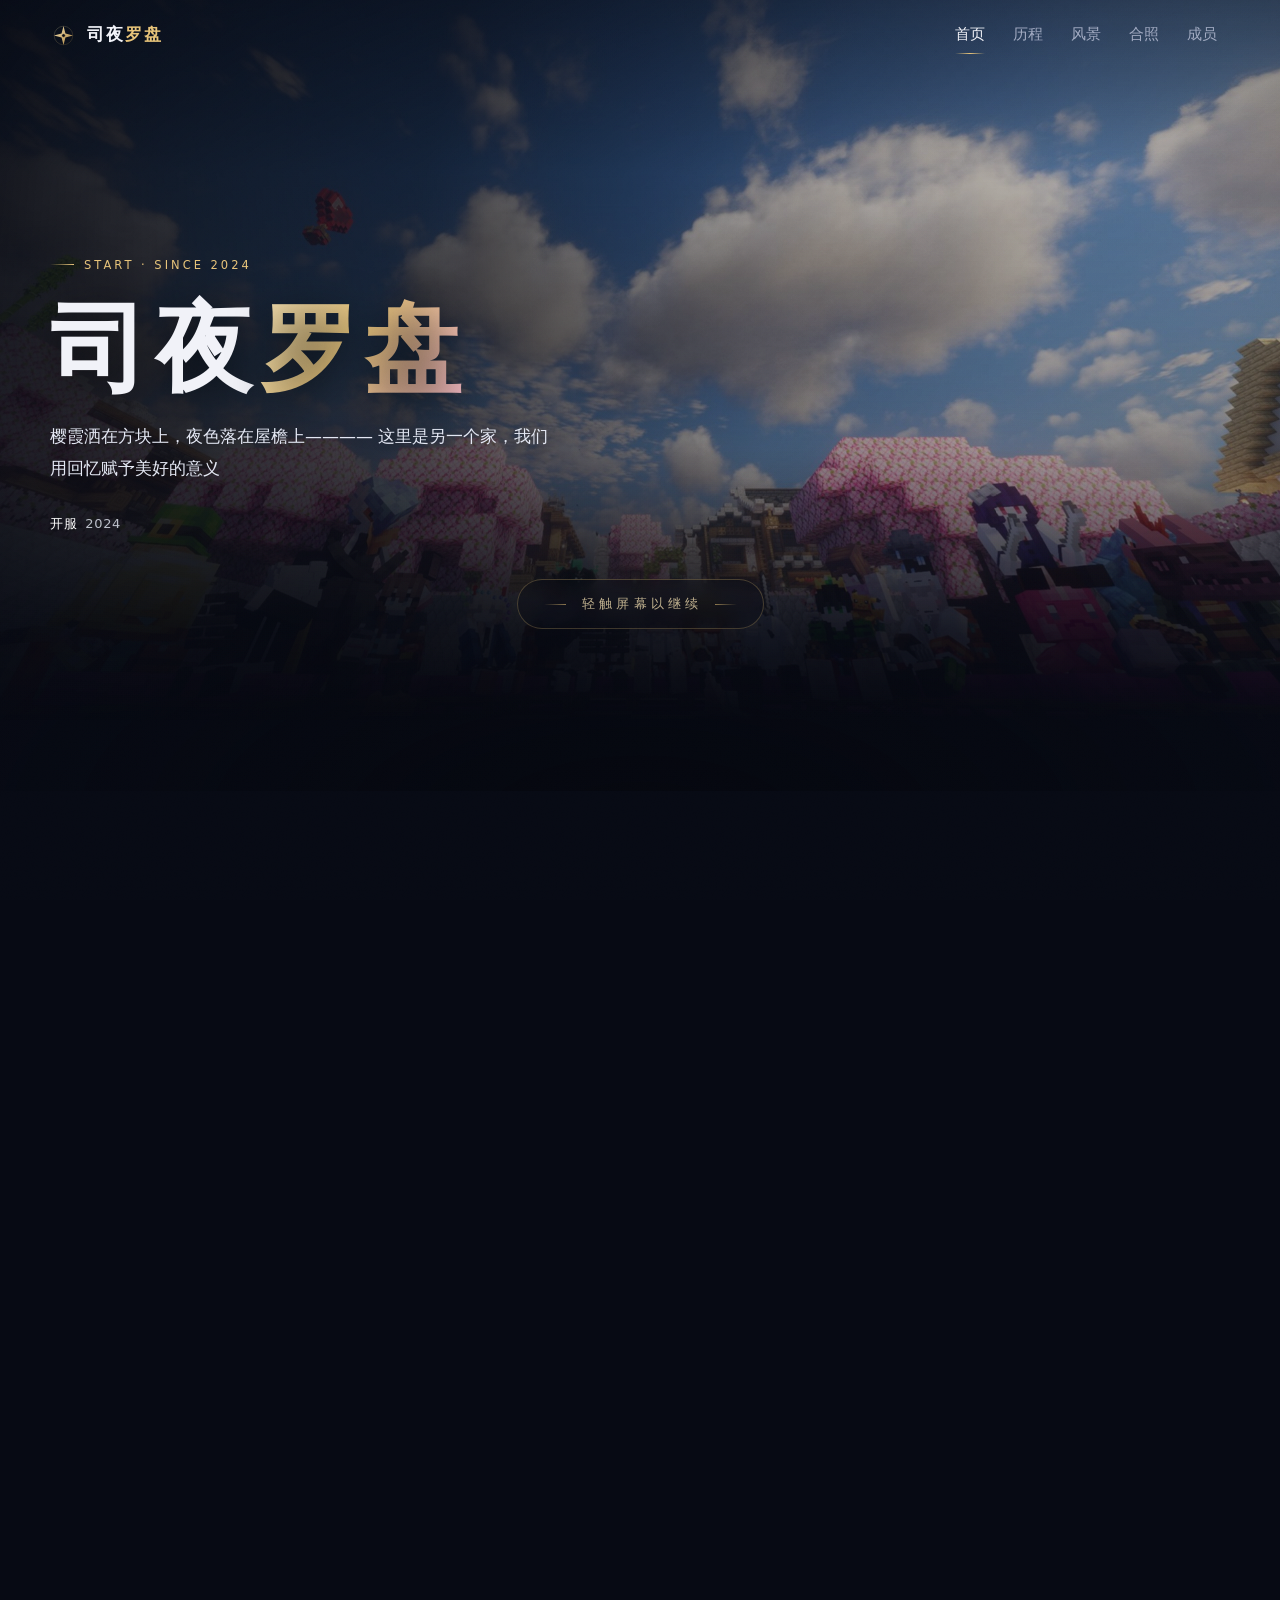
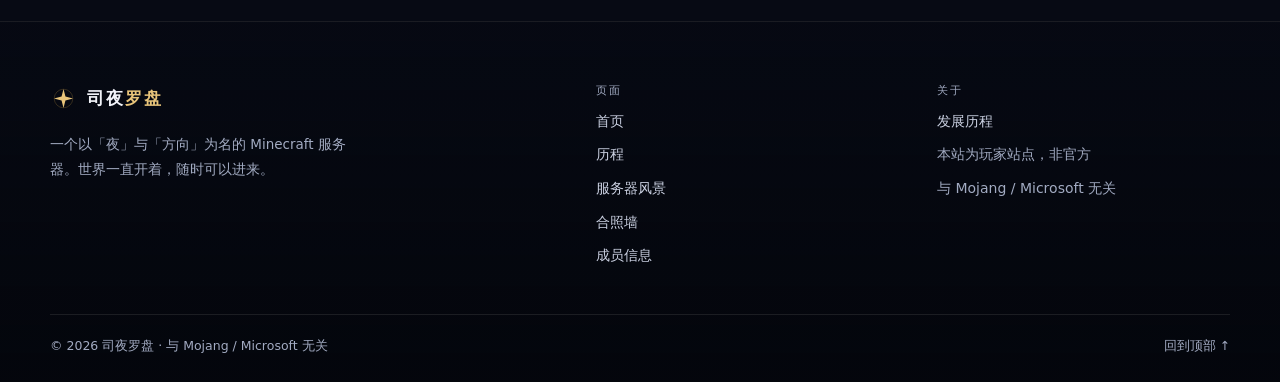
==== commit b700a1f4: "fix: 自定义域名下资源路径改为相对路径" ====
--- a/index.html
+++ b/index.html
@@ -1,4 +1,4 @@
-﻿<!doctype html>
+<!doctype html>
 <html lang="zh-CN" class="no-js">
 <head>
   <meta charset="utf-8">
@@ -8,9 +8,9 @@
   <meta name="theme-color" content="#070a14">
   <meta property="og:title" content="司夜罗盘 · Minecraft 服务器">
   <meta property="og:description" content="在樱花与长夜之间，总有人提着灯等你。">
-  <meta property="og:image" content="/noctgovernor/assets/img/hero-01.jpg">
-  <link rel="icon" href="/noctgovernor/favicon.svg" type="image/svg+xml">
-  <link rel="stylesheet" href="/noctgovernor/assets/css/style.css">
+  <meta property="og:image" content="./assets/img/hero-01.jpg">
+  <link rel="icon" href="./favicon.svg" type="image/svg+xml">
+  <link rel="stylesheet" href="./assets/css/style.css">
   <script>document.documentElement.className = document.documentElement.className.replace('no-js', 'js');</script>
 </head>
 <body class="view-home">
@@ -19,22 +19,22 @@
 
   <div class="bg bg--home" aria-hidden="true">
     <div class="hero-slides" data-slides>
-      <div class="hero-slide is-active" style="background-image:url('/noctgovernor/assets/img/hero-home.jpg')"></div>
-      <div class="hero-slide" style="background-image:url('/noctgovernor/assets/img/hero-01.jpg')"></div>
-      <div class="hero-slide" style="background-image:url('/noctgovernor/assets/img/hero-02.jpg')"></div>
-      <div class="hero-slide" style="background-image:url('/noctgovernor/assets/img/hero-03.jpg')"></div>
-      <div class="hero-slide" style="background-image:url('/noctgovernor/assets/img/hero-04.jpg')"></div>
-      <div class="hero-slide" style="background-image:url('/noctgovernor/assets/img/hero-05.jpg')"></div>
-      <div class="hero-slide" style="background-image:url('/noctgovernor/assets/img/hero-06.jpg')"></div>
-      <div class="hero-slide" style="background-image:url('/noctgovernor/assets/img/hero-07.jpg')"></div>
-      <div class="hero-slide" style="background-image:url('/noctgovernor/assets/img/hero-08.jpg')"></div>
-      <div class="hero-slide" style="background-image:url('/noctgovernor/assets/img/hero-09.jpg')"></div>
+      <div class="hero-slide is-active" style="background-image:url('./assets/img/hero-home.jpg')"></div>
+      <div class="hero-slide" style="background-image:url('./assets/img/hero-01.jpg')"></div>
+      <div class="hero-slide" style="background-image:url('./assets/img/hero-02.jpg')"></div>
+      <div class="hero-slide" style="background-image:url('./assets/img/hero-03.jpg')"></div>
+      <div class="hero-slide" style="background-image:url('./assets/img/hero-04.jpg')"></div>
+      <div class="hero-slide" style="background-image:url('./assets/img/hero-05.jpg')"></div>
+      <div class="hero-slide" style="background-image:url('./assets/img/hero-06.jpg')"></div>
+      <div class="hero-slide" style="background-image:url('./assets/img/hero-07.jpg')"></div>
+      <div class="hero-slide" style="background-image:url('./assets/img/hero-08.jpg')"></div>
+      <div class="hero-slide" style="background-image:url('./assets/img/hero-09.jpg')"></div>
     </div>
     <div class="bg__veil"></div>
   </div>
 
   <div class="bg bg--inner" aria-hidden="true">
-    <div class="bg__img" style="background-image:url('/noctgovernor/assets/img/bg-pages.jpg')"></div>
+    <div class="bg__img" style="background-image:url('./assets/img/bg-pages.jpg')"></div>
     <div class="bg__veil"></div>
   </div>
 
@@ -136,7 +136,7 @@
           <div class="container">
             <div class="feature">
               <a class="feature__media" href="#photos" aria-label="查看合照墙">
-                <img src="/noctgovernor/assets/img/hero-01.jpg" alt="服务器广场上的全员合照" loading="lazy">
+                <img src="./assets/img/hero-01.jpg" alt="服务器广场上的全员合照" loading="lazy">
                 <span class="feature__badge">全员合照</span>
               </a>
               <div class="feature__body">
@@ -371,13 +371,13 @@
           </div>
 
           <div class="gallery">
-            <button class="tile" type="button" data-lightbox data-caption="春日 · 樱花街前的全员合照" data-full="/noctgovernor/assets/img/hero-home.jpg" aria-label="放大查看：春日樱花街前的合照">
-              <img src="/noctgovernor/assets/img/hero-home.jpg" alt="春日樱花街前的全员合照" loading="lazy">
+            <button class="tile" type="button" data-lightbox data-caption="春日 · 樱花街前的全员合照" data-full="./assets/img/hero-home.jpg" aria-label="放大查看：春日樱花街前的合照">
+              <img src="./assets/img/hero-home.jpg" alt="春日樱花街前的全员合照" loading="lazy">
               <span class="tile__caption">春日 · 樱花街前</span>
             </button>
 
-            <button class="tile" type="button" data-lightbox data-caption="长夜 · 雾里的灯笼" data-full="/noctgovernor/assets/img/bg-pages.jpg" aria-label="放大查看：长夜雾里的灯笼">
-              <img src="/noctgovernor/assets/img/bg-pages.jpg" alt="夜雾中的灯笼与树影" loading="lazy">
+            <button class="tile" type="button" data-lightbox data-caption="长夜 · 雾里的灯笼" data-full="./assets/img/bg-pages.jpg" aria-label="放大查看：长夜雾里的灯笼">
+              <img src="./assets/img/bg-pages.jpg" alt="夜雾中的灯笼与树影" loading="lazy">
               <span class="tile__caption">长夜 · 雾里的灯笼</span>
             </button>
 
@@ -441,18 +441,18 @@
           </div>
 
           <div class="gallery">
-            <button class="tile" type="button" data-lightbox data-caption="全员合照" data-full="/noctgovernor/assets/img/hero-01.jpg" aria-label="放大查看：全员合照">
-              <img src="/noctgovernor/assets/img/hero-01.jpg" alt="服务器广场上的全员合照" loading="lazy">
+            <button class="tile" type="button" data-lightbox data-caption="全员合照" data-full="./assets/img/hero-01.jpg" aria-label="放大查看：全员合照">
+              <img src="./assets/img/hero-01.jpg" alt="服务器广场上的全员合照" loading="lazy">
               <span class="tile__caption">全员合照</span>
             </button>
 
-            <button class="tile" type="button" data-lightbox data-caption="长夜 · 星下合影" data-full="/noctgovernor/assets/img/hero-02.jpg" aria-label="放大查看：长夜星下合影">
-              <img src="/noctgovernor/assets/img/hero-02.jpg" alt="夜空下的玩家合影" loading="lazy">
+            <button class="tile" type="button" data-lightbox data-caption="长夜 · 星下合影" data-full="./assets/img/hero-02.jpg" aria-label="放大查看：长夜星下合影">
+              <img src="./assets/img/hero-02.jpg" alt="夜空下的玩家合影" loading="lazy">
               <span class="tile__caption">长夜 · 星下合影</span>
             </button>
 
-            <button class="tile" type="button" data-lightbox data-caption="春日 · 广场合影" data-full="/noctgovernor/assets/img/hero-03.jpg" aria-label="放大查看：春日广场合影">
-              <img src="/noctgovernor/assets/img/hero-03.jpg" alt="春日广场上的合影" loading="lazy">
+            <button class="tile" type="button" data-lightbox data-caption="春日 · 广场合影" data-full="./assets/img/hero-03.jpg" aria-label="放大查看：春日广场合影">
+              <img src="./assets/img/hero-03.jpg" alt="春日广场上的合影" loading="lazy">
               <span class="tile__caption">春日 · 广场合影</span>
             </button>
 
@@ -616,11 +616,11 @@
     </div>
   </footer>
 
-  <script src="/noctgovernor/assets/js/news.js" defer></script>
-  <script src="/noctgovernor/assets/js/members.js" defer></script>
-  <script src="/noctgovernor/assets/js/site.js" defer></script>
-  <script src="/noctgovernor/assets/js/player.js" defer></script>
-  <script src="/noctgovernor/assets/js/eras.js" defer></script>
-  <script src="/noctgovernor/assets/js/home.js" defer></script>
+  <script src="./assets/js/news.js" defer></script>
+  <script src="./assets/js/members.js" defer></script>
+  <script src="./assets/js/site.js" defer></script>
+  <script src="./assets/js/player.js" defer></script>
+  <script src="./assets/js/eras.js" defer></script>
+  <script src="./assets/js/home.js" defer></script>
 </body>
 </html>
--- a/assets/css/style.css
+++ b/assets/css/style.css
@@ -0,0 +1,1539 @@
+﻿/* ==========================================================================
+   司夜罗盘 · 站点样式
+   1 token  2 基础  3 背景  4 布局  5 按钮/标签  6 导航  7 首页 Hero
+   8 状态卡  9 卡片/公告/社区  10 页头  11 时间线  12 图库/灯箱
+   13 成员  14 页脚  15 过渡/入场/动效  16 响应式  17 无障碍
+   ========================================================================== */
+
+/* 1. token --------------------------------------------------------------- */
+:root {
+  --bg: #070a14;
+  --bg-soft: #0a0f1d;
+  --ink: #f1f2f8;
+  --ink-2: #cbd1e2;
+  --muted: #a2abc2;
+  --gold: #e8c47a;
+  --gold-2: #f6e2b4;
+  --gold-deep: #a8813a;
+  --sakura: #f3b6c8;
+  --ok: #6fe0a4;
+  --off: #ef6b6b;
+  --line: rgba(232, 196, 122, 0.16);
+  --line-soft: rgba(255, 255, 255, 0.09);
+  --glass-2: rgba(14, 20, 36, 0.78);
+  --radius: 16px;
+  --radius-lg: 24px;
+  --maxw: 1180px;
+  --gutter: clamp(18px, 4vw, 34px);
+  --ease: cubic-bezier(0.22, 0.61, 0.36, 1);
+  --header-h: 70px;
+  --hero-h: min(80vh, 720px);
+  --font-sans: "PingFang SC", "HarmonyOS Sans SC", "Microsoft YaHei", "Noto Sans SC",
+    system-ui, -apple-system, "Segoe UI", sans-serif;
+  --font-mono: ui-monospace, "Cascadia Mono", "SFMono-Regular", Consolas, monospace;
+}
+
+/* 2. 基础 ---------------------------------------------------------------- */
+*, *::before, *::after { box-sizing: border-box; }
+
+html {
+  -webkit-text-size-adjust: 100%;
+  scroll-behavior: auto;
+  scroll-padding-top: calc(var(--header-h) + 20px);
+}
+
+body {
+  margin: 0;
+  min-height: 100vh;
+  background: var(--bg);
+  color: var(--ink);
+  font-family: var(--font-sans);
+  font-size: 16px;
+  line-height: 1.75;
+  -webkit-font-smoothing: antialiased;
+  overflow-x: hidden;
+}
+
+h1, h2, h3, h4 { margin: 0; font-weight: 600; line-height: 1.2; letter-spacing: 0.02em; }
+p { margin: 0; }
+ul, ol { margin: 0; padding: 0; }
+a { color: inherit; text-decoration: none; }
+img { display: block; max-width: 100%; }
+button { font: inherit; color: inherit; }
+::selection { background: rgba(232, 196, 122, 0.3); color: #fff; }
+
+code {
+  padding: 0.08em 0.4em;
+  border: 1px solid var(--line);
+  border-radius: 5px;
+  background: rgba(232, 196, 122, 0.07);
+  font-family: var(--font-mono);
+  font-size: 0.9em;
+  color: var(--gold-2);
+}
+
+::-webkit-scrollbar { width: 10px; }
+::-webkit-scrollbar-track { background: #05080f; }
+::-webkit-scrollbar-thumb { background: #1c2438; border-radius: 10px; }
+::-webkit-scrollbar-thumb:hover { background: #2b354f; }
+
+/* 3. 背景层 -------------------------------------------------------------- */
+.bg {
+  position: fixed;
+  inset: 0;
+  z-index: -2;
+  overflow: hidden;
+  background: var(--bg);
+}
+.bg__img {
+  position: absolute;
+  inset: -4%;
+  background-position: center;
+  background-size: cover;
+  background-repeat: no-repeat;
+  animation: bgDrift 40s ease-in-out infinite alternate;
+}
+@keyframes bgDrift {
+  from { transform: scale(1.02) translate3d(0, 0, 0); }
+  to { transform: scale(1.06) translate3d(-1.2%, -1%, 0); }
+}
+.bg__veil {
+  position: absolute;
+  inset: 0;
+  background:
+    radial-gradient(120% 90% at 50% 0%, rgba(7, 10, 20, 0.15), rgba(7, 10, 20, 0.82) 78%),
+    linear-gradient(180deg, rgba(7, 10, 20, 0.45), rgba(7, 10, 20, 0.88));
+}
+.bg--home {
+  position: absolute;
+  inset: 0 0 auto 0;
+  height: var(--hero-h);
+  z-index: -2;
+}
+.bg--inner .bg__img { filter: blur(1px) saturate(0.85) brightness(1.28); }
+.bg--inner .bg__veil {
+  background:
+    radial-gradient(120% 90% at 50% 0%, rgba(7, 10, 20, 0.18), rgba(7, 10, 20, 0.6) 66%, rgba(7, 10, 20, 0.82) 100%),
+    linear-gradient(180deg, rgba(7, 10, 20, 0.34), rgba(7, 10, 20, 0.52) 52%, rgba(7, 10, 20, 0.76) 100%);
+}
+.bg--home .bg__veil {
+  background:
+    linear-gradient(103deg, rgba(6, 9, 18, 0.93) 0%, rgba(6, 9, 18, 0.66) 32%, rgba(6, 9, 18, 0.12) 60%, rgba(6, 9, 18, 0.04) 76%),
+    linear-gradient(180deg, rgba(6, 9, 18, 0.5) 0%, rgba(6, 9, 18, 0.1) 24%, rgba(6, 9, 18, 0.28) 62%, rgba(7, 10, 20, 0.86) 88%, #070a14 100%);
+}
+
+/* 4. 布局 ---------------------------------------------------------------- */
+.container { width: min(var(--maxw), 100% - var(--gutter) * 2); margin-inline: auto; }
+.section { padding-block: clamp(54px, 6.6vw, 96px); }
+.section--tight { padding-block: clamp(36px, 4.4vw, 60px); }
+
+.eyebrow {
+  display: inline-flex;
+  align-items: center;
+  gap: 10px;
+  margin-bottom: 14px;
+  color: var(--gold);
+  font-size: 11.5px;
+  font-weight: 500;
+  letter-spacing: 0.26em;
+  text-transform: uppercase;
+}
+.eyebrow::before { content: ""; width: 24px; height: 1px; background: linear-gradient(90deg, transparent, var(--gold)); }
+
+.section-head { max-width: 64ch; margin-bottom: clamp(26px, 3.6vw, 42px); }
+.section-title { font-size: clamp(25px, 3.2vw, 36px); }
+.lead { margin-top: 12px; color: var(--muted); font-size: 15.5px; line-height: 1.85; }
+
+.grid { display: grid; gap: clamp(14px, 1.8vw, 22px); }
+.grid--2 { grid-template-columns: repeat(2, minmax(0, 1fr)); }
+.grid--3 { grid-template-columns: repeat(3, minmax(0, 1fr)); }
+.grid--4 { grid-template-columns: repeat(4, minmax(0, 1fr)); }
+
+/* 5. 按钮 / 标签 ---------------------------------------------------------- */
+.btn {
+  display: inline-flex;
+  align-items: center;
+  justify-content: center;
+  gap: 9px;
+  min-height: 46px;
+  padding: 12px 22px;
+  border: 1px solid transparent;
+  border-radius: 999px;
+  font-size: 15px;
+  font-weight: 500;
+  letter-spacing: 0.02em;
+  cursor: pointer;
+  transition: transform 0.25s var(--ease), box-shadow 0.25s var(--ease),
+    background-color 0.25s var(--ease), border-color 0.25s var(--ease), color 0.25s var(--ease);
+}
+.btn svg { width: 17px; height: 17px; flex: none; }
+.btn--primary {
+  background: linear-gradient(135deg, var(--gold-2), var(--gold) 58%, #d6a856);
+  color: #17120a;
+  box-shadow: 0 16px 36px -20px rgba(232, 196, 122, 0.95);
+}
+.btn--primary:hover { transform: translateY(-2px); box-shadow: 0 22px 46px -20px rgba(232, 196, 122, 0.8); }
+.btn--ghost {
+  border-color: rgba(255, 255, 255, 0.24);
+  background: rgba(255, 255, 255, 0.05);
+  color: var(--ink);
+  backdrop-filter: blur(6px);
+}
+.btn--ghost:hover { border-color: var(--gold); background: rgba(232, 196, 122, 0.1); transform: translateY(-2px); }
+.btn--sm { min-height: 38px; padding: 8px 16px; font-size: 13.5px; }
+.btn:disabled { opacity: 0.55; cursor: default; transform: none; }
+
+.tag {
+  display: inline-block;
+  padding: 3px 10px;
+  border: 1px solid rgba(232, 196, 122, 0.3);
+  border-radius: 999px;
+  color: var(--gold);
+  font-size: 11px;
+  letter-spacing: 0.1em;
+  white-space: nowrap;
+}
+.tag--sakura { border-color: rgba(243, 182, 200, 0.42); color: var(--sakura); }
+.tag--muted { border-color: var(--line-soft); color: var(--muted); }
+
+/* 6. 导航 ---------------------------------------------------------------- */
+.site-header {
+  position: sticky;
+  top: 0;
+  z-index: 60;
+  border-bottom: 1px solid transparent;
+  transition: background-color 0.3s var(--ease), border-color 0.3s var(--ease), backdrop-filter 0.3s var(--ease);
+}
+.site-header.is-scrolled {
+  background: rgba(6, 9, 18, 0.78);
+  border-bottom-color: var(--line-soft);
+  backdrop-filter: blur(16px) saturate(130%);
+}
+.nav { display: flex; align-items: center; gap: 26px; height: var(--header-h); }
+.nav > nav { margin-left: auto; }
+.nav__logo {
+  display: inline-flex;
+  align-items: center;
+  gap: 10px;
+  font-size: 17px;
+  font-weight: 600;
+  letter-spacing: 0.12em;
+  white-space: nowrap;
+}
+.nav__logo svg { width: 27px; height: 27px; }
+.nav__logo em { font-style: normal; color: var(--gold); }
+.nav__links { display: flex; align-items: center; gap: 2px; margin-left: auto; list-style: none; }
+.nav__links a {
+  position: relative;
+  display: block;
+  padding: 8px 13px;
+  border-radius: 8px;
+  color: var(--muted);
+  font-size: 14.5px;
+  transition: color 0.2s var(--ease), background-color 0.2s var(--ease);
+}
+.nav__links a:hover { color: var(--ink); background: rgba(255, 255, 255, 0.05); }
+.nav__links a[aria-current="page"] { color: var(--ink); }
+.nav__links a[aria-current="page"]::after {
+  content: "";
+  position: absolute;
+  left: 13px; right: 13px; bottom: 2px;
+  height: 1px;
+  background: linear-gradient(90deg, transparent, var(--gold), transparent);
+}
+.nav__cta { margin-left: 10px; }
+.nav__toggle {
+  display: none;
+  width: 42px; height: 42px;
+  margin-left: auto;
+  padding: 0;
+  border: 1px solid rgba(255, 255, 255, 0.2);
+  border-radius: 10px;
+  background: rgba(255, 255, 255, 0.05);
+  cursor: pointer;
+}
+.nav__toggle span {
+  display: block;
+  width: 17px; height: 1.5px;
+  margin: 3.5px auto;
+  background: var(--ink);
+  transition: transform 0.25s var(--ease), opacity 0.25s var(--ease);
+}
+.nav-open .nav__toggle span:nth-child(1) { transform: translateY(5px) rotate(45deg); }
+.nav-open .nav__toggle span:nth-child(2) { opacity: 0; }
+.nav-open .nav__toggle span:nth-child(3) { transform: translateY(-5px) rotate(-45deg); }
+.nav__drawer {
+  position: fixed;
+  top: var(--header-h); left: 0; right: 0;
+  z-index: 59;
+  padding: 10px var(--gutter) 24px;
+  background: rgba(6, 9, 18, 0.97);
+  border-bottom: 1px solid var(--line);
+  backdrop-filter: blur(18px);
+  opacity: 0;
+  visibility: hidden;
+  transform: translateY(-10px);
+  transition: opacity 0.25s var(--ease), transform 0.25s var(--ease), visibility 0.25s;
+}
+.nav-open .nav__drawer { opacity: 1; visibility: visible; transform: none; }
+.nav__drawer ul { list-style: none; }
+.nav__drawer a {
+  display: block;
+  padding: 14px 2px;
+  border-bottom: 1px solid var(--line-soft);
+  color: var(--ink-2);
+  font-size: 16px;
+}
+.nav__drawer a[aria-current="page"] { color: var(--gold); }
+.nav__drawer .btn { width: 100%; margin-top: 18px; }
+
+/* 7. 首页 Hero ----------------------------------------------------------- */
+.hero {
+  position: relative;
+  display: flex;
+  align-items: center;
+  min-height: var(--hero-h);
+  padding-block: clamp(44px, 7vw, 92px) clamp(48px, 6vw, 76px);
+}
+.hero__inner { position: relative; z-index: 1; max-width: 640px; }
+.hero__title {
+  margin: 10px 0 0;
+  font-size: clamp(48px, 7.6vw, 104px);
+  font-weight: 600;
+  line-height: 1.02;
+  letter-spacing: 0.08em;
+  text-shadow: 0 10px 40px rgba(0, 0, 0, 0.55);
+}
+.hero__title .accent {
+  background: linear-gradient(120deg, var(--gold-2), var(--gold) 45%, var(--sakura));
+  -webkit-background-clip: text;
+  background-clip: text;
+  color: transparent;
+}
+.hero__lead {
+  max-width: 30em;
+  margin-top: 22px;
+  color: #e4e8f4;
+  font-size: clamp(15px, 1.5vw, 17px);
+  line-height: 1.9;
+  text-shadow: 0 2px 16px rgba(0, 0, 0, 0.55);
+}
+.hero__actions { display: flex; flex-wrap: wrap; gap: 12px; margin-top: 32px; }
+.hero__meta {
+  display: flex;
+  flex-wrap: wrap;
+  gap: 10px 22px;
+  margin-top: 28px;
+  color: rgba(228, 232, 244, 0.8);
+  font-size: 13px;
+  letter-spacing: 0.05em;
+}
+.hero__meta span { display: inline-flex; align-items: center; gap: 8px; }
+.hero__meta b { color: #fff; font-weight: 500; }
+
+/* 8. 状态卡 -------------------------------------------------------------- */
+.status-wrap { position: relative; z-index: 2; margin-top: clamp(-120px, -8vw, -70px); }
+.status {
+  display: grid;
+  grid-template-columns: 1.2fr 1fr 1fr auto;
+  border: 1px solid var(--line);
+  border-radius: var(--radius-lg);
+  background: var(--glass-2);
+  backdrop-filter: blur(18px) saturate(120%);
+  box-shadow: 0 40px 90px -60px #000;
+  overflow: hidden;
+}
+.status__cell {
+  display: flex;
+  flex-direction: column;
+  justify-content: center;
+  gap: 6px;
+  padding: 18px clamp(14px, 2vw, 26px);
+  border-right: 1px solid var(--line-soft);
+}
+.status__cell:last-child { border-right: 0; }
+.status__label { color: var(--muted); font-size: 10.5px; letter-spacing: 0.2em; text-transform: uppercase; }
+.status__value { display: flex; align-items: center; gap: 9px; font-size: 16px; font-weight: 500; }
+.status__value b { font-weight: 500; font-variant-numeric: tabular-nums; }
+.status__value code { font-size: 14.5px; }
+.status__cell--action { padding: 14px 16px; align-items: stretch; }
+.status__cell--action .btn { width: 100%; }
+
+.dot { position: relative; width: 8px; height: 8px; border-radius: 50%; background: var(--muted); flex: none; }
+.dot::after { content: ""; position: absolute; inset: -5px; border-radius: 50%; border: 1px solid currentColor; opacity: 0.3; }
+.dot--online { background: var(--ok); color: var(--ok); box-shadow: 0 0 12px rgba(111, 224, 164, 0.75); }
+.dot--offline { background: var(--off); color: var(--off); box-shadow: 0 0 12px rgba(239, 107, 107, 0.6); }
+
+/* 9. 卡片 / 公告 / 社区 --------------------------------------------------- */
+.card {
+  position: relative;
+  display: flex;
+  flex-direction: column;
+  gap: 12px;
+  padding: clamp(20px, 2.4vw, 28px);
+  border: 1px solid rgba(255, 255, 255, 0.1);
+  border-radius: var(--radius);
+  background: linear-gradient(165deg, rgba(22, 29, 48, 0.66), rgba(9, 13, 24, 0.5));
+  backdrop-filter: blur(8px);
+  transition: transform 0.35s var(--ease), border-color 0.35s var(--ease), box-shadow 0.35s var(--ease);
+}
+.card:hover {
+  transform: translateY(-4px);
+  border-color: rgba(232, 196, 122, 0.34);
+  box-shadow: 0 30px 60px -44px #000;
+}
+.card__icon {
+  display: grid;
+  place-items: center;
+  width: 44px; height: 44px;
+  border: 1px solid var(--line);
+  border-radius: 12px;
+  background: rgba(232, 196, 122, 0.08);
+  color: var(--gold);
+}
+.card__icon svg { width: 21px; height: 21px; }
+.card__title { font-size: 17.5px; }
+.card__text { color: var(--muted); font-size: 14px; line-height: 1.85; }
+
+.notice-list { list-style: none; border-top: 1px solid var(--line-soft); }
+.notice {
+  display: grid;
+  grid-template-columns: 100px 1fr auto;
+  align-items: center;
+  gap: clamp(12px, 2vw, 26px);
+  padding: 20px 4px;
+  border-bottom: 1px solid var(--line-soft);
+}
+.notice time { font-family: var(--font-mono); font-size: 12.5px; color: var(--muted); }
+.notice__title { display: flex; align-items: center; gap: 10px; flex-wrap: wrap; color: var(--ink-2); font-size: 15.5px; }
+.notice__tag { color: var(--gold); font-size: 11px; letter-spacing: 0.1em; }
+.notice--muted .notice__tag { color: var(--muted); }
+
+.community {
+  display: grid;
+  grid-template-columns: 1.15fr 1fr;
+  gap: clamp(24px, 3.6vw, 56px);
+  align-items: center;
+  padding: clamp(26px, 3.4vw, 48px);
+  border: 1px solid var(--line);
+  border-radius: var(--radius-lg);
+  background:
+    radial-gradient(90% 140% at 4% 0%, rgba(232, 196, 122, 0.16), transparent 56%),
+    radial-gradient(80% 120% at 100% 100%, rgba(243, 182, 200, 0.12), transparent 60%),
+    linear-gradient(160deg, rgba(20, 27, 46, 0.8), rgba(9, 13, 24, 0.7));
+  backdrop-filter: blur(10px);
+  overflow: hidden;
+}
+.qq-number {
+  margin: 8px 0 2px;
+  font-family: var(--font-mono);
+  font-size: clamp(30px, 4.4vw, 46px);
+  letter-spacing: 0.06em;
+  color: var(--gold-2);
+}
+.community__steps { list-style: none; display: grid; gap: 12px; margin-top: 18px; }
+.community__steps li {
+  position: relative;
+  padding-left: 24px;
+  color: var(--ink-2);
+  font-size: 14px;
+}
+.community__steps li::before {
+  content: "";
+  position: absolute;
+  left: 2px; top: 9px;
+  width: 6px; height: 6px;
+  border: 1px solid var(--gold);
+  transform: rotate(45deg);
+}
+
+/* 10. 页头 ---------------------------------------------------------------- */
+.page-head { padding-block: clamp(52px, 7vw, 96px) clamp(28px, 3.4vw, 44px); }
+.crumbs { display: flex; gap: 10px; margin-bottom: 16px; color: var(--muted); font-size: 12.5px; letter-spacing: 0.06em; }
+.crumbs a:hover { color: var(--gold); }
+.page-head__title { font-size: clamp(34px, 4.8vw, 58px); letter-spacing: 0.06em; }
+.page-head__lead { max-width: 62ch; margin-top: 14px; color: var(--muted); font-size: 15.5px; line-height: 1.9; }
+
+/* 11. 时间线 -------------------------------------------------------------- */
+.timeline { position: relative; padding-left: 34px; }
+.timeline::before {
+  content: "";
+  position: absolute;
+  left: 9px; top: 8px; bottom: 14px;
+  width: 1px;
+  background: linear-gradient(180deg, var(--gold) 0%, rgba(232, 196, 122, 0.45) 55%, rgba(232, 196, 122, 0.12) 100%);
+}
+.tl { position: relative; padding-bottom: clamp(30px, 4vw, 46px); }
+.tl:last-child { padding-bottom: 0; }
+.tl::before {
+  content: "";
+  position: absolute;
+  left: -30px; top: 8px;
+  width: 9px; height: 9px;
+  border-radius: 50%;
+  background: var(--gold);
+  box-shadow: 0 0 0 4px rgba(232, 196, 122, 0.14);
+}
+.tl__date { color: var(--gold); font-family: var(--font-mono); font-size: 12.5px; letter-spacing: 0.1em; }
+.tl__title { margin-top: 6px; font-size: clamp(18px, 2.1vw, 22px); }
+.tl__text { margin-top: 8px; color: var(--muted); font-size: 14.5px; line-height: 1.9; max-width: 66ch; }
+
+/* 12. 图库 / 灯箱 ---------------------------------------------------------- */
+.gallery { display: grid; grid-template-columns: repeat(3, minmax(0, 1fr)); gap: clamp(10px, 1.4vw, 16px); }
+.tile {
+  position: relative;
+  display: block;
+  width: 100%;
+  padding: 0;
+  aspect-ratio: 4 / 3;
+  border: 1px solid var(--line-soft);
+  border-radius: 14px;
+  background: rgba(255, 255, 255, 0.02);
+  cursor: zoom-in;
+  overflow: hidden;
+  transition: transform 0.35s var(--ease), border-color 0.35s var(--ease);
+}
+.tile img { width: 100%; height: 100%; object-fit: cover; transition: transform 0.6s var(--ease); }
+a.tile { cursor: pointer; }
+.tile:hover { transform: translateY(-3px); border-color: rgba(232, 196, 122, 0.38); }
+.tile:hover img { transform: scale(1.05); }
+.tile--wide { grid-column: span 2; aspect-ratio: 16 / 9; }
+.tile__caption {
+  position: absolute;
+  left: 0; right: 0; bottom: 0;
+  padding: 26px 14px 10px;
+  background: linear-gradient(transparent, rgba(4, 7, 14, 0.85));
+  color: #eef0f8;
+  font-size: 12.5px;
+  letter-spacing: 0.04em;
+  text-align: left;
+  opacity: 0;
+  transform: translateY(6px);
+  transition: opacity 0.3s var(--ease), transform 0.3s var(--ease);
+}
+.tile:hover .tile__caption, .tile:focus-visible .tile__caption { opacity: 1; transform: none; }
+.tile--empty {
+  display: grid;
+  place-items: center;
+  border-style: dashed;
+  border-color: rgba(232, 196, 122, 0.26);
+  background: repeating-linear-gradient(135deg, rgba(232, 196, 122, 0.035) 0 12px, transparent 12px 24px);
+  cursor: default;
+  color: rgba(162, 171, 194, 0.8);
+  font-size: 12.5px;
+  letter-spacing: 0.06em;
+}
+.tile--empty:hover { transform: none; border-color: rgba(232, 196, 122, 0.26); }
+
+.lightbox {
+  position: fixed;
+  inset: 0;
+  z-index: 90;
+  display: grid;
+  place-items: center;
+  padding: 4vmin;
+  background: rgba(3, 5, 10, 0.93);
+  backdrop-filter: blur(6px);
+  opacity: 0;
+  visibility: hidden;
+  transition: opacity 0.25s var(--ease), visibility 0.25s;
+}
+.lightbox.is-open { opacity: 1; visibility: visible; }
+.lightbox img { max-width: min(1200px, 92vw); max-height: 82vh; border-radius: 10px; box-shadow: 0 40px 100px -40px #000; }
+.lightbox__bar { position: absolute; top: 22px; right: 24px; display: flex; gap: 10px; }
+.lightbox__btn {
+  display: grid;
+  place-items: center;
+  width: 44px; height: 44px;
+  border: 1px solid rgba(255, 255, 255, 0.22);
+  border-radius: 50%;
+  background: rgba(255, 255, 255, 0.06);
+  color: var(--ink);
+  font-size: 18px;
+  cursor: pointer;
+}
+.lightbox__btn:hover { border-color: var(--gold); color: var(--gold); }
+.lightbox__caption { position: absolute; bottom: 24px; left: 0; right: 0; text-align: center; color: var(--muted); font-size: 13px; }
+.lightbox__count { color: var(--gold); font-family: var(--font-mono); font-size: 12px; }
+
+/* 13. 成员 ---------------------------------------------------------------- */.members { display: grid; grid-template-columns: repeat(4, minmax(0, 1fr)); gap: clamp(14px, 1.8vw, 22px); }
+.member {
+  padding: 22px 20px;
+  border: 1px solid rgba(255, 255, 255, 0.1);
+  border-radius: var(--radius);
+  background: linear-gradient(170deg, rgba(20, 27, 46, 0.66), rgba(9, 13, 24, 0.45));
+  backdrop-filter: blur(6px);
+  transition: transform 0.3s var(--ease), border-color 0.3s var(--ease);
+}
+.member:hover { transform: translateY(-3px); border-color: rgba(232, 196, 122, 0.3); }
+.member__avatar {
+  position: relative;
+  display: grid;
+  place-items: center;
+  width: 76px;
+  height: 76px;
+  margin-bottom: 16px;
+  border: 1px solid rgba(232, 196, 122, 0.34);
+  border-radius: 50%;
+  background: radial-gradient(circle at 32% 28%, rgba(232, 196, 122, 0.26), rgba(232, 196, 122, 0.03));
+  color: var(--gold-2);
+  overflow: hidden;
+  box-shadow: 0 0 0 4px rgba(232, 196, 122, 0.05), 0 16px 34px -22px #000;
+  transition: border-color 0.3s var(--ease), box-shadow 0.3s var(--ease);
+}
+.member:hover .member__avatar { border-color: rgba(232, 196, 122, 0.6); box-shadow: 0 0 0 4px rgba(232, 196, 122, 0.1), 0 18px 38px -22px #000; }
+.member__avatar img { width: 100%; height: 100%; object-fit: cover; transition: transform 0.5s var(--ease); }
+.member:hover .member__avatar img { transform: scale(1.05); }
+.member__avatar--photo::after {
+  content: "";
+  position: absolute;
+  inset: 0;
+  border-radius: 50%;
+  box-shadow: inset 0 0 0 1px rgba(255, 255, 255, 0.1), inset 0 -14px 22px -16px rgba(0, 0, 0, 0.9);
+  pointer-events: none;
+}
+.member__avatar--empty { border-style: dashed; border-color: rgba(232, 196, 122, 0.28); }
+.member__avatar--empty svg { width: 30px; height: 30px; color: rgba(232, 196, 122, 0.38); }
+.member__name { font-size: 16.5px; letter-spacing: 0.04em; }
+.member__role { margin-top: 6px; font-size: 11.5px; letter-spacing: 0.14em; color: var(--gold); text-transform: uppercase; }
+.member__meta { margin-top: 10px; color: var(--muted); font-size: 12.5px; line-height: 1.8; }
+
+.note {
+  margin-top: 24px;
+  padding: 14px 18px;
+  border-left: 2px solid var(--gold);
+  border-radius: 0 10px 10px 0;
+  background: rgba(232, 196, 122, 0.06);
+  color: var(--ink-2);
+  font-size: 14px;
+  line-height: 1.85;
+}
+
+.stats { display: grid; grid-template-columns: repeat(3, minmax(0, 1fr)); gap: clamp(14px, 1.8vw, 22px); }.stat {
+  padding: clamp(18px, 2.2vw, 26px);
+  border: 1px solid rgba(255, 255, 255, 0.1);
+  border-radius: var(--radius);
+  background: linear-gradient(165deg, rgba(22, 29, 48, 0.62), rgba(9, 13, 24, 0.45));
+  backdrop-filter: blur(6px);
+}
+.stat__num {
+  font-family: var(--font-mono);
+  font-size: clamp(26px, 3.4vw, 38px);
+  letter-spacing: 0.02em;
+  color: var(--gold-2);
+}
+.stat__num small { margin-left: 4px; font-size: 13px; color: var(--muted); letter-spacing: 0.08em; }
+.stat__label { margin-top: 6px; color: var(--muted); font-size: 12px; letter-spacing: 0.16em; text-transform: uppercase; }
+
+.feature { display: grid; grid-template-columns: 1.22fr 1fr; gap: clamp(22px, 3.4vw, 46px); align-items: center; }
+.feature__media {
+  position: relative;
+  display: block;
+  aspect-ratio: 16 / 10;
+  border: 1px solid var(--line-soft);
+  border-radius: var(--radius-lg);
+  overflow: hidden;
+}
+.feature__media img { width: 100%; height: 100%; object-fit: cover; transition: transform 0.9s var(--ease); }
+.feature__media:hover img { transform: scale(1.04); }
+.feature__badge {
+  position: absolute;
+  left: 16px; bottom: 14px;
+  padding: 5px 12px;
+  border: 1px solid var(--line);
+  border-radius: 999px;
+  background: rgba(6, 9, 18, 0.72);
+  backdrop-filter: blur(8px);
+  color: var(--ink-2);
+  font-size: 12px;
+  letter-spacing: 0.04em;
+}
+.feature__links { list-style: none; display: grid; margin-top: 22px; border-top: 1px solid var(--line-soft); }
+.feature__links a {
+  display: flex;
+  align-items: baseline;
+  justify-content: space-between;
+  gap: 14px;
+  padding: 13px 2px;
+  border-bottom: 1px solid var(--line-soft);
+  color: var(--ink);
+  font-size: 15px;
+  transition: color 0.2s var(--ease), padding-left 0.25s var(--ease);
+}
+.feature__links a span { color: var(--muted); font-size: 12.5px; text-align: right; }
+.feature__links a:hover { color: var(--gold); padding-left: 6px; }
+
+@media (max-width: 900px) {
+  .feature { grid-template-columns: 1fr; }
+}
+
+/* 14. 页脚 ---------------------------------------------------------------- */
+.site-footer {
+  margin-top: clamp(40px, 6vw, 80px);
+  padding-block: clamp(40px, 5vw, 62px) 26px;
+  border-top: 1px solid var(--line-soft);
+  background: linear-gradient(180deg, rgba(6, 9, 18, 0.4), rgba(4, 6, 12, 0.95));
+  font-size: 14px;
+}
+.footer__grid { display: grid; grid-template-columns: 1.7fr 1fr 1fr; gap: clamp(24px, 4vw, 48px); }
+.footer__brand p { margin-top: 12px; max-width: 36ch; color: var(--muted); font-size: 13.5px; line-height: 1.9; }
+.footer__col h3 {
+  margin-bottom: 12px;
+  color: var(--muted);
+  font-size: 11px;
+  font-weight: 500;
+  letter-spacing: 0.2em;
+  text-transform: uppercase;
+}
+.footer__col ul { list-style: none; display: grid; gap: 9px; }
+.footer__col a { color: var(--ink-2); font-size: 13.5px; }
+.footer__col a:hover { color: var(--gold); }
+.footer__bottom {
+  display: flex;
+  flex-wrap: wrap;
+  justify-content: space-between;
+  gap: 10px;
+  margin-top: clamp(28px, 4vw, 46px);
+  padding-top: 20px;
+  border-top: 1px solid var(--line-soft);
+  color: var(--muted);
+  font-size: 12.5px;
+}
+.footer__bottom a:hover { color: var(--gold); }
+
+/* 15. 过渡 / 入场 / 动效 --------------------------------------------------- */
+/* 页面切换：进入时幕布淡出，离开时淡入，形成连贯的「换页」感 */
+.page-veil {
+  position: fixed;
+  inset: 0;
+  z-index: 120;
+  background: var(--bg);
+  pointer-events: none;
+  opacity: 1;
+  animation: veilOut 0.6s var(--ease) 0.02s forwards;
+}
+@keyframes veilOut {
+  from { opacity: 1; }
+  to { opacity: 0; }
+}
+
+/* 文字入场：首屏与页头逐行浮起（纯 CSS，脚本失效也不影响可见性） */
+.js .intro {
+  opacity: 0;
+  animation: riseIn 0.95s var(--ease) forwards;
+  animation-delay: calc(var(--d, 0s) + 0.1s);
+}
+@keyframes riseIn {
+  from { opacity: 0; transform: translateY(26px); filter: blur(8px); }
+  to { opacity: 1; transform: none; filter: blur(0); }
+}
+.hero__inner .intro:nth-child(1) { --d: 0.12s; }
+.hero__inner .intro:nth-child(2) { --d: 0.22s; }
+.hero__inner .intro:nth-child(3) { --d: 0.34s; }
+.hero__inner .intro:nth-child(4) { --d: 0.46s; }
+.hero__inner .intro:nth-child(5) { --d: 0.58s; }
+.page-head .intro:nth-child(1) { --d: 0.06s; }
+.page-head .intro:nth-child(2) { --d: 0.14s; }
+.page-head .intro:nth-child(3) { --d: 0.22s; }
+.page-head .intro:nth-child(4) { --d: 0.3s; }
+
+/* 滚动入场 */
+.reveal { transition: opacity 0.7s var(--ease), transform 0.7s var(--ease); }
+.js .reveal { opacity: 0; transform: translateY(20px); }
+.js .reveal.is-in { opacity: 1; transform: none; }
+.js .reveal[data-delay="1"] { transition-delay: 0.08s; }
+.js .reveal[data-delay="2"] { transition-delay: 0.16s; }
+.js .reveal[data-delay="3"] { transition-delay: 0.24s; }
+
+/* 标题下划线扫过 */
+.section-title { position: relative; display: inline-block; }
+.section-title::after {
+  content: "";
+  position: absolute;
+  left: 0; bottom: -8px;
+  width: 100%;
+  height: 1px;
+  background: linear-gradient(90deg, var(--gold), transparent);
+  transform: scaleX(0);
+  transform-origin: left;
+  transition: transform 0.8s var(--ease) 0.15s;
+}
+.js .section-head .section-title::after { transform: scaleX(0); }
+.js .section-head.is-in .section-title::after { transform: scaleX(1); }
+
+.toast {
+  position: fixed;
+  left: 50%;
+  bottom: 30px;
+  z-index: 95;
+  transform: translate(-50%, 16px);
+  padding: 11px 20px;
+  border: 1px solid var(--line);
+  border-radius: 999px;
+  background: rgba(14, 20, 36, 0.96);
+  color: var(--ink);
+  font-size: 13.5px;
+  box-shadow: 0 20px 44px -26px #000;
+  opacity: 0;
+  pointer-events: none;
+  transition: opacity 0.25s var(--ease), transform 0.25s var(--ease);
+}
+.toast.is-visible { opacity: 1; transform: translate(-50%, 0); }
+
+.skip-link {
+  position: absolute;
+  left: 16px; top: -60px;
+  z-index: 100;
+  padding: 10px 18px;
+  border-radius: 8px;
+  background: var(--gold);
+  color: #17120a;
+  font-size: 14px;
+  transition: top 0.2s var(--ease);
+}
+.skip-link:focus { top: 12px; }
+
+/* 16. 响应式 -------------------------------------------------------------- */
+@media (max-width: 1080px) {
+  .grid--4 { grid-template-columns: repeat(2, minmax(0, 1fr)); }
+  .members { grid-template-columns: repeat(3, minmax(0, 1fr)); }
+  .status { grid-template-columns: 1fr 1fr; }
+  .status__cell { border-bottom: 1px solid var(--line-soft); }
+  .status__cell:nth-child(2n) { border-right: 0; }
+  .status__cell--action { grid-column: span 2; border-bottom: 0; }
+}
+
+@media (max-width: 900px) {
+  .nav__links, .nav__cta { display: none; }
+  .nav__toggle { display: block; }
+  .grid--3 { grid-template-columns: repeat(2, minmax(0, 1fr)); }
+  .gallery { grid-template-columns: repeat(2, minmax(0, 1fr)); }
+  .community { grid-template-columns: 1fr; }
+  .members { grid-template-columns: repeat(2, minmax(0, 1fr)); }
+  .hero { min-height: 74vh; }
+  :root { --hero-h: 74vh; }
+  .hero__inner { max-width: 100%; }
+}
+
+@media (max-width: 640px) {
+  :root { --header-h: 60px; }
+  body { font-size: 15.5px; }
+  .grid--2, .grid--3 { grid-template-columns: 1fr; }
+  .hero { min-height: 78vh; padding-bottom: 130px; }
+  .hero__title { font-size: clamp(42px, 13vw, 62px); }
+  .hero__scroll { display: none; }
+  .status { grid-template-columns: 1fr; }
+  .status__cell { border-right: 0; }
+  .status__cell--action { grid-column: auto; }
+  .status-wrap { margin-top: -50px; }
+  .notice { grid-template-columns: 1fr auto; gap: 6px 12px; }
+  .notice time { grid-column: 1 / -1; }
+  .gallery { grid-template-columns: 1fr; }
+  .tile--wide { grid-column: auto; aspect-ratio: 4 / 3; }
+  .members { grid-template-columns: 1fr; }
+  .footer__grid { grid-template-columns: 1fr; gap: 26px; }
+  .page-head { padding-block: 40px 24px; }
+}
+
+/* 17. 无障碍 -------------------------------------------------------------- */
+:focus-visible { outline: 2px solid var(--gold); outline-offset: 3px; border-radius: 4px; }
+.sr-only {
+  position: absolute;
+  width: 1px; height: 1px;
+  padding: 0; margin: -1px;
+  overflow: hidden;
+  clip: rect(0 0 0 0);
+  white-space: nowrap;
+  border: 0;
+}
+body.nav-open { overflow: hidden; }
+body.lightbox-open { overflow: hidden; }
+
+@media (prefers-reduced-motion: reduce) {
+  html { scroll-behavior: auto; }
+  *, *::before, *::after {
+    animation-duration: 0.001ms !important;
+    animation-iteration-count: 1 !important;
+    transition-duration: 0.001ms !important;
+  }
+  .js .intro { opacity: 1; transform: none; filter: none; animation: none; }
+  .js .reveal { opacity: 1; transform: none; }
+  .js .section-head .section-title::after { transform: scaleX(1); }
+  .bg__img { animation: none; }
+}
+
+/* 18. 首页体验：轮播 / 轻触进入 / 音乐浮窗 ---------------------------------- */
+.hero-slides { position: absolute; inset: -3%; overflow: hidden; }
+.hero-slide {
+  position: absolute;
+  inset: 0;
+  background-position: center;
+  background-size: cover;
+  opacity: 0;
+  transition: opacity 1.5s var(--ease);
+  will-change: opacity, transform;
+}
+.hero-slide.is-active { opacity: 1; animation: kenburns 9s ease-out forwards; }
+@keyframes kenburns {
+  from { transform: scale(1.07); }
+  to { transform: scale(1); }
+}
+
+/* 轻触提示 */
+.tap-hint {
+  position: relative;
+  display: inline-flex;
+  align-items: center;
+  gap: 12px;
+  margin-top: 0;
+  padding: 13px 26px;
+  border: 1px solid rgba(232, 196, 122, 0.32);
+  border-radius: 999px;
+  background: rgba(8, 12, 22, 0.38);
+  backdrop-filter: blur(8px);
+  color: var(--gold-2);
+  font-size: 12.5px;
+  letter-spacing: 0.34em;
+  text-indent: 0.34em;
+  cursor: pointer;
+  animation: hintPulse 2.8s ease-in-out infinite;
+  transition: opacity 0.5s var(--ease), transform 0.5s var(--ease);
+}
+.tap-hint-wrap { margin-top: clamp(26px, 3.6vw, 44px); text-align: center; }
+.tap-hint::before,
+.tap-hint::after {
+  content: "";
+  width: 22px;
+  height: 1px;
+  background: linear-gradient(90deg, transparent, rgba(232, 196, 122, 0.75));
+}
+.tap-hint::after { transform: scaleX(-1); }
+.tap-hint:hover { border-color: var(--gold); }
+@keyframes hintPulse {
+  0%, 100% { opacity: 0.55; box-shadow: 0 0 0 0 rgba(232, 196, 122, 0); }
+  50% { opacity: 1; box-shadow: 0 0 34px -12px rgba(232, 196, 122, 0.7); }
+}
+.tap-hint[hidden] { display: none; }
+.player[hidden] { display: none; }
+.tap-hint.is-gone { animation: none; opacity: 0; transform: translateY(10px); pointer-events: none; }
+html.is-gated { overflow: hidden; }
+
+/* 下方内容：未进入时隐藏，进入后由下向上浮起 */
+.js .gate > * { transition: opacity 0.9s var(--ease), transform 0.9s var(--ease); }
+.js .gate > *:nth-child(1) { transition-delay: 0.06s; }
+.js .gate > *:nth-child(2) { transition-delay: 0.16s; }
+.js .gate > *:nth-child(3) { transition-delay: 0.26s; }
+.js .gate > *:nth-child(4) { transition-delay: 0.36s; }
+.js .gate > *:nth-child(5) { transition-delay: 0.46s; }
+html.is-gated .gate > * { opacity: 0; transform: translateY(48px); visibility: hidden; }
+
+/* 音乐浮窗 */
+.player {
+  position: fixed;
+  right: clamp(14px, 2.2vw, 28px);
+  bottom: clamp(14px, 2.2vw, 28px);
+  z-index: 70;
+  display: flex;
+  align-items: center;
+  gap: 12px;
+  padding: 9px 14px 9px 9px;
+  border: 1px solid var(--line);
+  border-radius: 999px;
+  background: rgba(8, 12, 22, 0.74);
+  backdrop-filter: blur(16px) saturate(120%);
+  box-shadow: 0 24px 60px -34px #000;
+  opacity: 1;
+  visibility: visible;
+  transform: none;
+  transition: opacity 0.5s var(--ease), transform 0.5s var(--ease), visibility 0.5s;
+}
+html.is-gated .player { opacity: 0; visibility: hidden; transform: translateY(16px); }
+.player__disc {
+  position: relative;
+  display: grid;
+  place-items: center;
+  width: 36px;
+  height: 36px;
+  border-radius: 50%;
+  border: 1px solid rgba(232, 196, 122, 0.35);
+  background:
+    radial-gradient(circle at 50% 50%, #070a14 0 22%, transparent 23%),
+    conic-gradient(from 0deg, rgba(232, 196, 122, 0.55), rgba(243, 182, 200, 0.35), rgba(232, 196, 122, 0.55));
+  animation: spin 7s linear infinite;
+  animation-play-state: paused;
+  flex: none;
+}
+.player.is-playing .player__disc { animation-play-state: running; }
+@keyframes spin { to { transform: rotate(360deg); } }
+.player__meta { display: grid; gap: 1px; min-width: 0; }
+.player__title { color: var(--ink); font-size: 12px; letter-spacing: 0.01em; max-width: 120px; white-space: nowrap; overflow: hidden; text-overflow: ellipsis; }
+.player__sub { color: var(--muted); font-size: 10px; letter-spacing: 0.18em; text-transform: uppercase; }
+.player__btn {
+  display: grid;
+  place-items: center;
+  width: 34px;
+  height: 34px;
+  border: 1px solid rgba(255, 255, 255, 0.18);
+  border-radius: 50%;
+  background: rgba(255, 255, 255, 0.05);
+  color: var(--ink);
+  cursor: pointer;
+  transition: border-color 0.2s var(--ease), color 0.2s var(--ease), background-color 0.2s var(--ease);
+}
+.player__btn:hover { border-color: var(--gold); color: var(--gold); background: rgba(232, 196, 122, 0.1); }
+.player__btn svg { width: 13px; height: 13px; }
+.player__btn .icon-pause { display: none; }
+.player.is-playing .player__btn .icon-play { display: none; }
+.player.is-playing .player__btn .icon-pause { display: block; }
+
+@media (max-width: 640px) {
+  .tap-hint { font-size: 11.5px; letter-spacing: 0.26em; text-indent: 0.26em; padding: 11px 20px; }
+  .hero { min-height: 84vh; }
+  :root { --hero-h: 84vh; }
+  .player { padding: 6px; gap: 6px; }
+  .player__meta { display: none; }
+  .player__disc { width: 32px; height: 32px; }
+  .player__btn { width: 32px; height: 32px; }
+}
+
+@media (prefers-reduced-motion: reduce) {
+  .hero-slide.is-active { animation: none; }
+  .tap-hint { animation: none; opacity: 0.9; }
+  .js .gate > * { transition: none; }
+}
+
+/* 19. 单文档视图（hash 路由） -------------------------------------------- */
+.page { display: none; }
+.page.is-active { display: block; animation: pageIn 0.5s var(--ease); }
+@keyframes pageIn {
+  from { opacity: 0; transform: translateY(18px); }
+  to { opacity: 1; transform: none; }
+}
+.bg { transition: opacity 0.6s var(--ease), visibility 0.6s; }
+body:not(.view-home) .bg--home { opacity: 0; visibility: hidden; }
+body.view-home .bg--inner { opacity: 0; visibility: hidden; }
+/* 20. 质感增强 ------------------------------------------------------------- */
+/* 胶片颗粒 */
+body::after {
+  content: "";
+  position: fixed;
+  inset: 0;
+  z-index: 3;
+  pointer-events: none;
+  opacity: 0.032;
+  mix-blend-mode: overlay;
+  background-image: url("data:image/svg+xml,%3Csvg xmlns='http://www.w3.org/2000/svg' width='160' height='160'%3E%3Cfilter id='n'%3E%3CfeTurbulence type='fractalNoise' baseFrequency='0.8' numOctaves='2'/%3E%3C/filter%3E%3Crect width='160' height='160' filter='url(%23n)'/%3E%3C/svg%3E");
+}
+
+/* 顶部阅读进度 */
+.scroll-progress {
+  position: fixed;
+  top: 0;
+  left: 0;
+  z-index: 70;
+  height: 2px;
+  width: 0;
+  background: linear-gradient(90deg, var(--gold), var(--sakura));
+  box-shadow: 0 0 14px rgba(232, 196, 122, 0.55);
+  transition: width 0.12s linear;
+}
+
+/* 卡片顶部内高光 */
+.card::before {
+  content: "";
+  position: absolute;
+  left: 12%;
+  right: 12%;
+  top: 0;
+  height: 1px;
+  background: linear-gradient(90deg, transparent, rgba(255, 255, 255, 0.16), transparent);
+}
+
+/* 主按钮掠光 */
+.btn--primary { position: relative; overflow: hidden; }
+.btn--primary::after {
+  content: "";
+  position: absolute;
+  inset: 0;
+  background: linear-gradient(115deg, transparent 35%, rgba(255, 255, 255, 0.5) 50%, transparent 65%);
+  transform: translateX(-130%);
+  transition: transform 0.75s var(--ease);
+}
+.btn--primary:hover::after { transform: translateX(130%); }
+
+/* Hero 暗角 */
+.hero::after {
+  content: "";
+  position: absolute;
+  inset: 0;
+  z-index: 0;
+  pointer-events: none;
+  background: radial-gradient(125% 92% at 50% 104%, rgba(4, 6, 12, 0.62), transparent 52%);
+}
+
+/* 章节标题装饰 */
+.section-title { position: relative; }
+
+/* 21. 服务器发展历程尺 ----------------------------------------------------- */
+.eras-head {
+  display: flex;
+  align-items: flex-end;
+  justify-content: space-between;
+  gap: 20px;
+  margin-bottom: clamp(18px, 2.4vw, 30px);
+}
+.eras-head .section-head { margin-bottom: 0; }
+.eras-head__side { display: grid; gap: 8px; justify-items: end; flex: none; }
+.eras-count {
+  font-family: var(--font-mono);
+  font-size: clamp(34px, 4vw, 46px);
+  line-height: 1;
+  color: var(--gold-2);
+  text-shadow: 0 0 30px rgba(232, 196, 122, 0.35);
+}
+.eras-count small { margin-left: 6px; font-size: 12px; letter-spacing: 0.2em; color: var(--muted); }
+
+.ruler { position: relative; }
+.ruler__bar { display: flex; align-items: center; justify-content: space-between; gap: 14px; margin-bottom: 4px; }
+.ruler__hint { color: var(--muted); font-size: 12px; letter-spacing: 0.05em; }
+.ruler__controls { display: flex; gap: 8px; }
+.ruler__btn {
+  display: grid;
+  place-items: center;
+  width: 38px;
+  height: 38px;
+  border: 1px solid var(--line);
+  border-radius: 50%;
+  background: rgba(255, 255, 255, 0.03);
+  color: var(--ink-2);
+  font-size: 18px;
+  line-height: 1;
+  cursor: pointer;
+  transition: border-color 0.25s var(--ease), color 0.25s var(--ease),
+    background-color 0.25s var(--ease), opacity 0.25s var(--ease);
+}
+.ruler__btn:hover:not(:disabled) { border-color: var(--gold); color: var(--gold); background: rgba(232, 196, 122, 0.1); }
+.ruler__btn:disabled { opacity: 0.28; cursor: default; }
+
+.ruler__viewport {
+  position: relative;
+  overflow-x: auto;
+  overflow-y: hidden;
+  padding: 36px 2px 8px;
+  scroll-snap-type: x proximity;
+  scrollbar-width: none;
+  cursor: grab;
+  outline-offset: 6px;
+}
+.ruler__viewport::-webkit-scrollbar { display: none; }
+.ruler__viewport {
+  -webkit-mask-image: linear-gradient(90deg, #000 0, #000 94%, transparent 100%);
+  mask-image: linear-gradient(90deg, #000 0, #000 94%, transparent 100%);
+}
+.ruler__viewport.is-dragging { cursor: grabbing; scroll-snap-type: none; }
+
+.ruler__track {
+  position: relative;
+  display: flex;
+  gap: clamp(14px, 1.8vw, 22px);
+  margin: 0;
+  padding: 0;
+  list-style: none;
+  width: max-content;
+}
+.ruler__track::before {
+  content: "";
+  position: absolute;
+  left: 0;
+  right: 0;
+  top: -16px;
+  height: 1px;
+  background: linear-gradient(90deg, rgba(232, 196, 122, 0.04), rgba(232, 196, 122, 0.38) 8%, rgba(232, 196, 122, 0.38) 92%, rgba(232, 196, 122, 0.04));
+}
+
+.era-card {
+  position: relative;
+  flex: 0 0 clamp(252px, 26vw, 306px);
+  scroll-snap-align: start;
+  padding: 12px;
+  border: 1px solid rgba(232, 196, 122, 0.15);
+  border-radius: 18px;
+  background: linear-gradient(168deg, rgba(26, 34, 58, 0.86), rgba(9, 13, 24, 0.72));
+  box-shadow: 0 26px 60px -48px #000;
+  backdrop-filter: blur(10px);
+  transition: transform 0.4s var(--ease), border-color 0.4s var(--ease), box-shadow 0.4s var(--ease);
+}
+.era-card::before {
+  content: "";
+  position: absolute;
+  left: 50%;
+  top: -16px;
+  width: 1px;
+  height: 16px;
+  background: linear-gradient(rgba(232, 196, 122, 0.08), rgba(232, 196, 122, 0.5));
+}
+.era-card::after {
+  content: "";
+  position: absolute;
+  left: 50%;
+  top: -21px;
+  width: 9px;
+  height: 9px;
+  margin-left: -4.5px;
+  border-radius: 50%;
+  border: 1px solid rgba(232, 196, 122, 0.6);
+  background: #0b1020;
+  box-shadow: 0 0 0 4px rgba(232, 196, 122, 0.05);
+  transition: background-color 0.3s var(--ease), box-shadow 0.3s var(--ease), border-color 0.3s var(--ease);
+}
+.era-card:hover {
+  transform: translateY(-8px);
+  border-color: rgba(232, 196, 122, 0.5);
+  box-shadow: 0 38px 70px -42px #000, 0 0 0 1px rgba(232, 196, 122, 0.1) inset;
+}
+.era-card:hover::after {
+  background: var(--gold);
+  border-color: var(--gold);
+  box-shadow: 0 0 0 5px rgba(232, 196, 122, 0.16), 0 0 22px rgba(232, 196, 122, 0.55);
+}
+
+.era-card__cover {
+  position: relative;
+  display: grid;
+  place-items: center;
+  aspect-ratio: 16 / 10;
+  border: 1px solid rgba(255, 255, 255, 0.08);
+  border-radius: 12px;
+  overflow: hidden;
+  background:
+    radial-gradient(120% 100% at 82% 0%, rgba(232, 196, 122, 0.18), transparent 58%),
+    radial-gradient(90% 80% at 8% 100%, rgba(243, 182, 200, 0.14), transparent 60%),
+    linear-gradient(160deg, #131b30, #080c16);
+}
+.era-card__cover::before {
+  content: "";
+  position: absolute;
+  inset: 0;
+  background-image:
+    linear-gradient(rgba(255, 255, 255, 0.035) 1px, transparent 1px),
+    linear-gradient(90deg, rgba(255, 255, 255, 0.035) 1px, transparent 1px);
+  background-size: 26px 26px;
+  -webkit-mask-image: radial-gradient(80% 80% at 50% 50%, #000, transparent 76%);
+  mask-image: radial-gradient(80% 80% at 50% 50%, #000, transparent 76%);
+}
+.era-card__cover svg { width: 52px; height: 52px; color: rgba(232, 196, 122, 0.3); }
+.era-card__cover img { position: absolute; inset: 0; width: 100%; height: 100%; object-fit: cover; }
+.era-card__cover em {
+  position: absolute;
+  left: 12px;
+  bottom: 9px;
+  font-style: normal;
+  font-size: 10.5px;
+  letter-spacing: 0.16em;
+  color: rgba(232, 196, 122, 0.55);
+}
+.era-card__cover::after {
+  content: "";
+  position: absolute;
+  inset: 0;
+  background: linear-gradient(115deg, transparent 35%, rgba(255, 255, 255, 0.16) 48%, transparent 62%);
+  transform: translateX(-130%);
+  transition: transform 0.9s var(--ease);
+}
+.era-card:hover .era-card__cover::after { transform: translateX(130%); }
+.era-card__num {
+  position: absolute;
+  right: 10px;
+  top: 8px;
+  font-family: var(--font-mono);
+  font-size: 11.5px;
+  color: rgba(232, 196, 122, 0.55);
+}
+
+.era-card__body { display: grid; gap: 9px; padding: 13px 5px 4px; }
+.era-card__kicker {
+  display: flex;
+  align-items: center;
+  gap: 8px;
+  margin: 0;
+  color: var(--gold);
+  font-size: 10px;
+  letter-spacing: 0.22em;
+  text-transform: uppercase;
+}
+.era-card__badge {
+  margin-left: auto;
+  padding: 2px 8px;
+  border: 1px solid var(--line-soft);
+  border-radius: 999px;
+  color: var(--muted);
+  font-size: 9.5px;
+  letter-spacing: 0.12em;
+  text-transform: none;
+}
+.era-card__badge--live {
+  border-color: transparent;
+  background: linear-gradient(135deg, var(--gold-2), var(--gold));
+  color: #17120a;
+}
+.era-card__title { margin: 0; font-size: 20px; letter-spacing: 0.04em; }
+.era-card__meta { display: grid; grid-template-columns: 1fr 1fr; gap: 8px; margin: 0; }
+.era-card__meta div {
+  display: grid;
+  gap: 2px;
+  padding: 7px 10px;
+  border: 1px solid rgba(255, 255, 255, 0.07);
+  border-radius: 9px;
+  background: rgba(255, 255, 255, 0.02);
+}
+.era-card__meta dt { font-size: 9.5px; letter-spacing: 0.16em; color: var(--muted); }
+.era-card__meta dd { margin: 0; font-family: var(--font-mono); font-size: 12.5px; color: var(--gold-2); }
+.era-card__text { margin: 0; color: var(--muted); font-size: 13px; line-height: 1.75; }
+
+@media (max-width: 900px) {
+  .eras-head { flex-direction: column; align-items: flex-start; gap: 12px; }
+  .eras-head__side { justify-items: start; }
+  .era-card { flex-basis: min(78vw, 300px); }
+}
+/* 22. 公告告示牌 ----------------------------------------------------------- */
+.signs { display: grid; gap: clamp(12px, 1.5vw, 18px); }
+
+.sign {
+  position: relative;
+  padding: 14px clamp(16px, 2.2vw, 28px) 17px;
+  border: 3px solid #432a17;
+  border-radius: 5px;
+  text-align: center;
+  transform: rotate(-0.35deg);
+  background-color: #6d4a2c;
+  background-image:
+    radial-gradient(circle at 13px 12px, #ded2bb 0 2.2px, #6f5d46 2.2px 3.4px, rgba(0, 0, 0, 0.35) 3.4px 4.4px, transparent 4.4px),
+    radial-gradient(circle at calc(100% - 13px) 12px, #ded2bb 0 2.2px, #6f5d46 2.2px 3.4px, rgba(0, 0, 0, 0.35) 3.4px 4.4px, transparent 4.4px),
+    radial-gradient(circle at 13px calc(100% - 12px), #ded2bb 0 2.2px, #6f5d46 2.2px 3.4px, rgba(0, 0, 0, 0.35) 3.4px 4.4px, transparent 4.4px),
+    radial-gradient(circle at calc(100% - 13px) calc(100% - 12px), #ded2bb 0 2.2px, #6f5d46 2.2px 3.4px, rgba(0, 0, 0, 0.35) 3.4px 4.4px, transparent 4.4px),
+    linear-gradient(180deg, rgba(255, 255, 255, 0.12), rgba(255, 255, 255, 0) 28%, rgba(0, 0, 0, 0.2)),
+    repeating-linear-gradient(90deg, transparent 0 32.8%, rgba(38, 22, 10, 0.55) 32.8% 33.1%, transparent 33.1% 66.4%, rgba(38, 22, 10, 0.55) 66.4% 66.7%, transparent 66.7%),
+    repeating-linear-gradient(0deg, rgba(0, 0, 0, 0.05) 0 3px, rgba(255, 255, 255, 0.022) 3px 24px),
+    linear-gradient(180deg, #7e5738, #67432a);
+  box-shadow: inset 0 2px 0 rgba(255, 255, 255, 0.14), inset 0 -4px 0 rgba(0, 0, 0, 0.3), 0 16px 32px -22px #000;
+  transition: transform 0.35s var(--ease), box-shadow 0.35s var(--ease), filter 0.35s var(--ease);
+}
+.sign:nth-child(even) { transform: rotate(0.3deg); }
+.sign:hover,
+.sign:focus-within {
+  transform: translateY(-5px) rotate(0deg);
+  filter: brightness(1.08) saturate(1.04);
+  box-shadow:
+    inset 0 2px 0 rgba(255, 255, 255, 0.2),
+    inset 0 -4px 0 rgba(0, 0, 0, 0.32),
+    0 0 0 1px rgba(232, 196, 122, 0.45),
+    0 26px 46px -24px #000,
+    0 0 38px -16px rgba(232, 196, 122, 0.6);
+}
+
+.sign__meta {
+  display: flex;
+  align-items: center;
+  justify-content: space-between;
+  gap: 12px;
+  margin-bottom: 9px;
+}
+.sign__date {
+  color: #f2ddb4;
+  font-family: var(--font-mono);
+  font-size: 12px;
+  letter-spacing: 0.08em;
+  text-shadow: 1.5px 1.5px 0 rgba(48, 28, 12, 0.85);
+}
+
+.sign__tag {
+  display: inline-flex;
+  align-items: center;
+  gap: 5px;
+  padding: 2px 9px;
+  border-radius: 2px;
+  color: #2a1d10;
+  font-family: "SimSun", "NSimSun", "宋体", serif;
+  font-weight: 700;
+  font-size: 11.5px;
+  letter-spacing: 0.18em;
+  text-indent: 0.18em;
+  box-shadow: inset 0 0 0 2px rgba(0, 0, 0, 0.22), 0 2px 0 rgba(0, 0, 0, 0.35);
+  transition: box-shadow 0.3s var(--ease), filter 0.3s var(--ease);
+}
+.sign__tag svg { width: 14px; height: 14px; flex: none; }
+.sign__tag--event { background: #86c268; }
+.sign__tag--update { background: #e8c47a; }
+.sign__tag--notice { background: #d8c7a2; }
+.sign:hover .sign__tag { filter: brightness(1.06); box-shadow: inset 0 0 0 2px rgba(0, 0, 0, 0.22), 0 2px 0 rgba(0, 0, 0, 0.35), 0 0 16px -2px rgba(255, 235, 190, 0.65); }
+
+.sign__title {
+  margin: 0;
+  color: #fbf1de;
+  font-family: "SimSun", "NSimSun", "宋体", serif;
+  font-weight: 700;
+  font-size: clamp(15px, 1.5vw, 18px);
+  letter-spacing: 0.06em;
+  text-shadow: 2px 2px 0 rgba(46, 26, 10, 0.85);
+  transition: color 0.3s var(--ease);
+}
+.sign:hover .sign__title { color: #fff8e9; }
+
+.sign:hover 
+@media (max-width: 640px) {
+  .sign { padding: 12px 16px 15px; }
+  .sign__title { font-size: 14.5px; letter-spacing: 0.04em; }
+  .sign__tag { font-size: 10.5px; padding: 2px 7px; }
+  .sign__meta { margin-bottom: 7px; }
+  }
+/* 23. 樱花簇 · 花瓣 · 更多公告 ---------------------------------------------- */
+.sakura {
+  position: absolute;
+  z-index: 3;
+  width: 86px;
+  height: 86px;
+  padding: 0;
+  border: 0;
+  background: none;
+  cursor: pointer;
+  transition: transform 0.45s var(--ease), filter 0.3s var(--ease);
+}
+.sakura svg { display: block; width: 100%; height: 100%; overflow: visible; }
+.sakura--bl { left: -14px; bottom: -16px; }
+.sakura--tr { right: -14px; top: -16px; transform: scale(-1, -1); }
+.sakura:hover { filter: drop-shadow(0 0 12px rgba(243, 182, 200, 0.6)); }
+.sakura--bl:hover { transform: scale(1.07); }
+.sakura--tr:hover { transform: scale(-1, -1) scale(1.07); }
+
+.blossom {
+  transform-box: fill-box;
+  transform-origin: 50% 80%;
+  animation: sakuraSway var(--dur, 4s) ease-in-out var(--delay, 0s) infinite;
+}
+@keyframes sakuraSway {
+  0%, 100% { transform: rotate(-4.5deg) translateY(0); }
+  50% { transform: rotate(5deg) translateY(-1.4px); }
+}
+
+.petal-layer { position: fixed; inset: 0; z-index: 96; pointer-events: none; overflow: hidden; }
+.petal-burst {
+  position: absolute;
+  left: 0;
+  top: 0;
+  width: 0;
+  height: 0;
+  animation: petalBurst 0.48s cubic-bezier(0.16, 0.85, 0.3, 1) forwards;
+}
+@keyframes petalBurst {
+  to { transform: translate(var(--bx), var(--by)); }
+}
+.petal-burst > i {
+  position: absolute;
+  left: 0;
+  top: 0;
+  margin: -4px 0 0 -4px;
+  border-radius: 62% 8% 62% 8%;
+  background: linear-gradient(150deg, #ffe1ec, #f0a3bf);
+  box-shadow: 0 0 7px rgba(243, 182, 200, 0.35);
+  animation: petalDrift 2.1s cubic-bezier(0.22, 0.5, 0.35, 1) forwards;
+}
+@keyframes petalDrift {
+  0% { opacity: 1; transform: translate(0, 0) rotate(0deg); }
+  12% { opacity: 1; }
+  100% { opacity: 0; transform: translate(var(--dx2), var(--dy2)) rotate(var(--r2)); }
+}
+
+.more-row {
+  position: relative;
+  display: flex;
+  justify-content: center;
+  width: fit-content;
+  margin: clamp(30px, 4vw, 46px) auto 0;
+}
+
+.more-sign {
+  position: relative;
+  display: inline-flex;
+  flex-direction: column;
+  align-items: center;
+  gap: 3px;
+  padding: 12px 42px 13px;
+  border: 3px solid #432a17;
+  border-radius: 5px;
+  color: #fbf1de;
+  text-align: center;
+  text-decoration: none;
+  background-color: #6d4a2c;
+  background-image:
+    radial-gradient(circle at 11px 10px, #ded2bb 0 2.2px, #6f5d46 2.2px 3.4px, rgba(0, 0, 0, 0.35) 3.4px 4.4px, transparent 4.4px),
+    radial-gradient(circle at calc(100% - 11px) 10px, #ded2bb 0 2.2px, #6f5d46 2.2px 3.4px, rgba(0, 0, 0, 0.35) 3.4px 4.4px, transparent 4.4px),
+    radial-gradient(circle at 11px calc(100% - 10px), #ded2bb 0 2.2px, #6f5d46 2.2px 3.4px, rgba(0, 0, 0, 0.35) 3.4px 4.4px, transparent 4.4px),
+    radial-gradient(circle at calc(100% - 11px) calc(100% - 10px), #ded2bb 0 2.2px, #6f5d46 2.2px 3.4px, rgba(0, 0, 0, 0.35) 3.4px 4.4px, transparent 4.4px),
+    linear-gradient(180deg, rgba(255, 255, 255, 0.12), rgba(255, 255, 255, 0) 30%, rgba(0, 0, 0, 0.2)),
+    repeating-linear-gradient(0deg, rgba(0, 0, 0, 0.05) 0 3px, rgba(255, 255, 255, 0.022) 3px 20px),
+    linear-gradient(180deg, #7e5738, #67432a);
+  box-shadow: inset 0 2px 0 rgba(255, 255, 255, 0.14), inset 0 -3px 0 rgba(0, 0, 0, 0.3), 0 14px 28px -20px #000;
+  transition: transform 0.3s var(--ease), filter 0.3s var(--ease), box-shadow 0.3s var(--ease);
+}
+.more-sign__label {
+  font-family: "SimSun", "NSimSun", "宋体", serif;
+  font-weight: 700;
+  font-size: 16px;
+  letter-spacing: 0.2em;
+  text-indent: 0.2em;
+  text-shadow: 2px 2px 0 rgba(46, 26, 10, 0.85);
+}
+.more-sign__hint {
+  font-family: var(--font-mono);
+  font-size: 10.5px;
+  letter-spacing: 0.12em;
+  color: rgba(246, 234, 210, 0.72);
+  text-shadow: 1px 1px 0 rgba(46, 26, 10, 0.8);
+}
+.more-sign:hover {
+  transform: translateY(-3px);
+  filter: brightness(1.08);
+  box-shadow:
+    inset 0 2px 0 rgba(255, 255, 255, 0.2),
+    inset 0 -3px 0 rgba(0, 0, 0, 0.3),
+    0 0 0 1px rgba(232, 196, 122, 0.45),
+    0 22px 40px -22px #000,
+    0 0 34px -14px rgba(232, 196, 122, 0.6);
+}
+
+@media (max-width: 640px) {
+  .sakura { width: 66px; height: 66px; }
+  .sakura--bl { left: -10px; bottom: -12px; }
+  .sakura--tr { right: -10px; top: -12px; }
+        .more-sign { padding: 10px 28px 11px; }
+  .more-sign__label { font-size: 15px; }
+}
+
+@media (prefers-reduced-motion: reduce) {
+  .blossom { animation: none; }
+  .petal-burst, .petal-burst > i { animation: none; opacity: 0; }
+}
+/* 「更多公告」按钮：绕一圈花 */
+.sakura-ring {
+  position: absolute;
+  inset: 0;
+  z-index: 4;
+  pointer-events: none;
+}
+.ring-bloom {
+  position: absolute;
+  display: block;
+  width: 22px;
+  height: 22px;
+}
+.ring-bloom svg {
+  display: block;
+  width: 100%;
+  height: 100%;
+  transform-box: fill-box;
+  transform-origin: 50% 50%;
+  animation: sakuraSway 4.2s ease-in-out infinite;
+}
+.ring-bloom:nth-child(2n) svg { animation-duration: 5.4s; animation-delay: -1.7s; }
+.ring-bloom:nth-child(3n) svg { animation-duration: 3.6s; animation-delay: -0.9s; }
+.ring-bloom:nth-child(5n) svg { animation-duration: 6s; animation-delay: -2.6s; }
